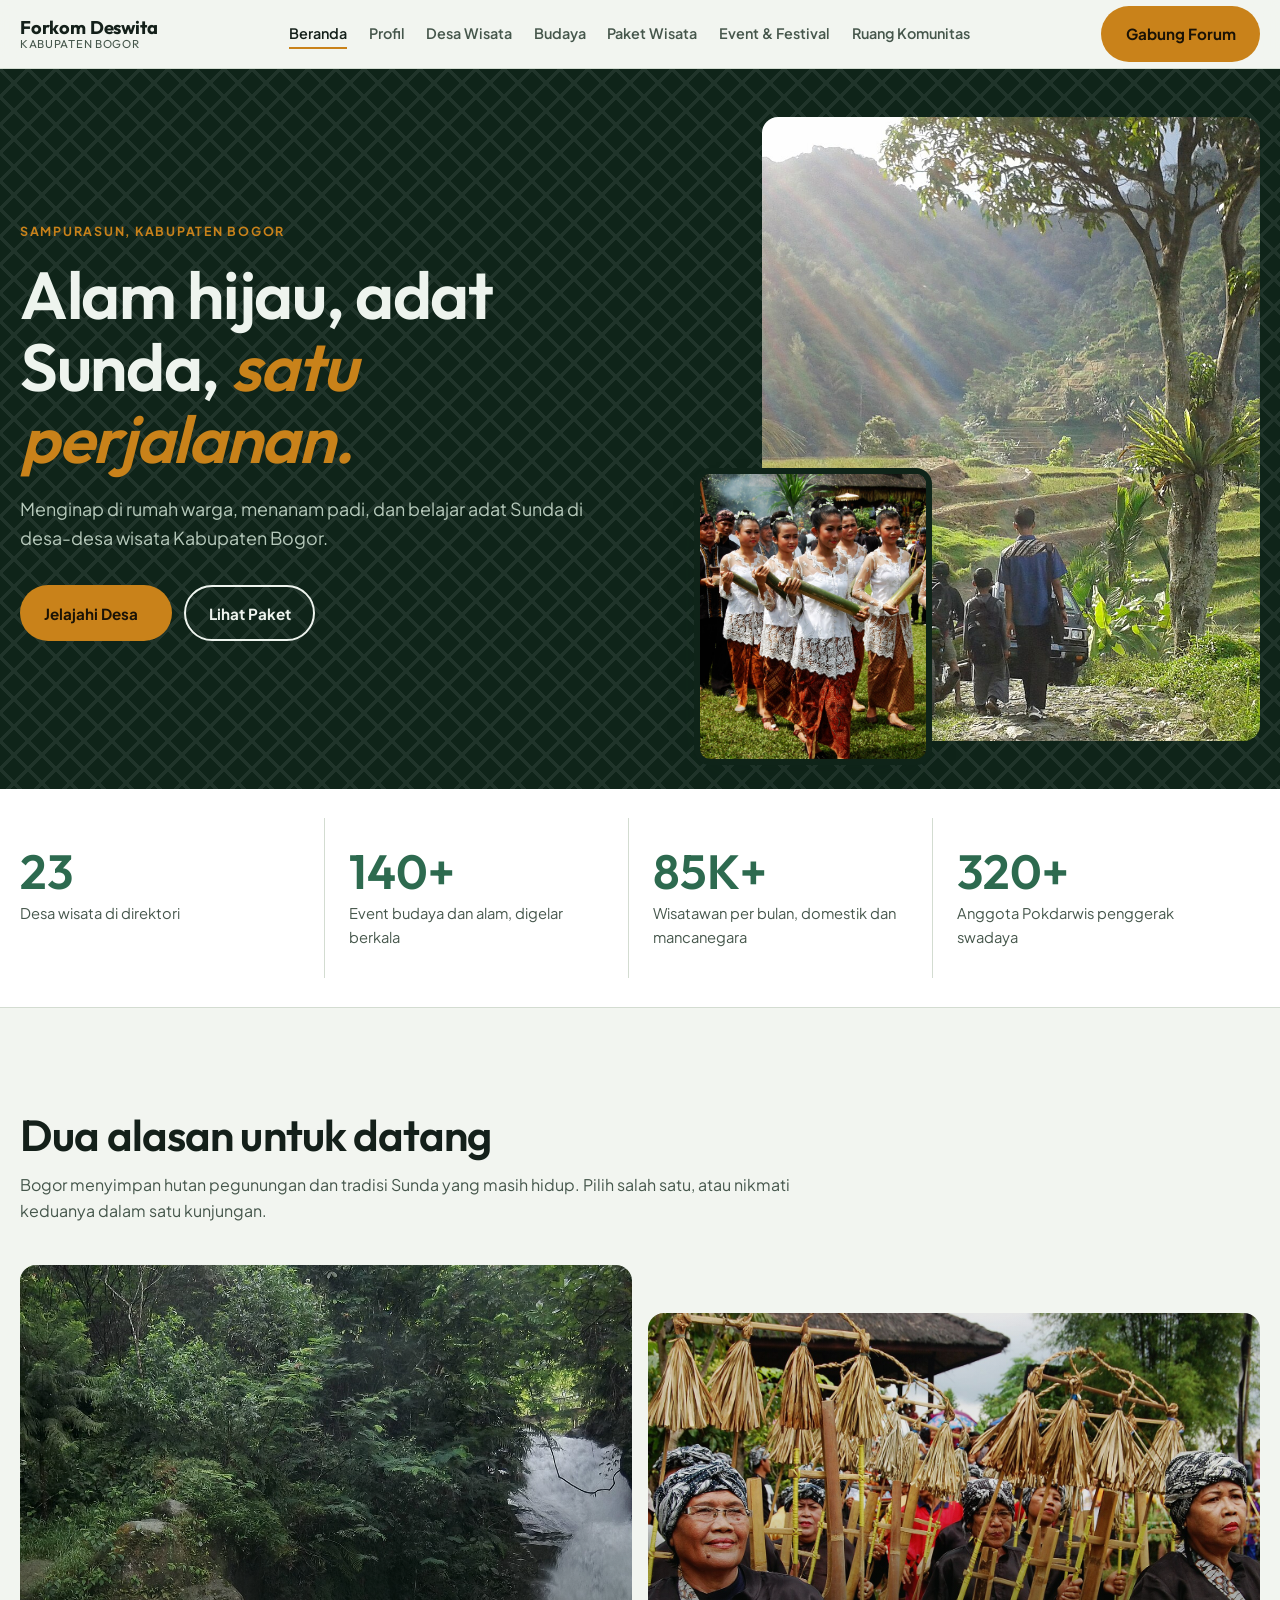
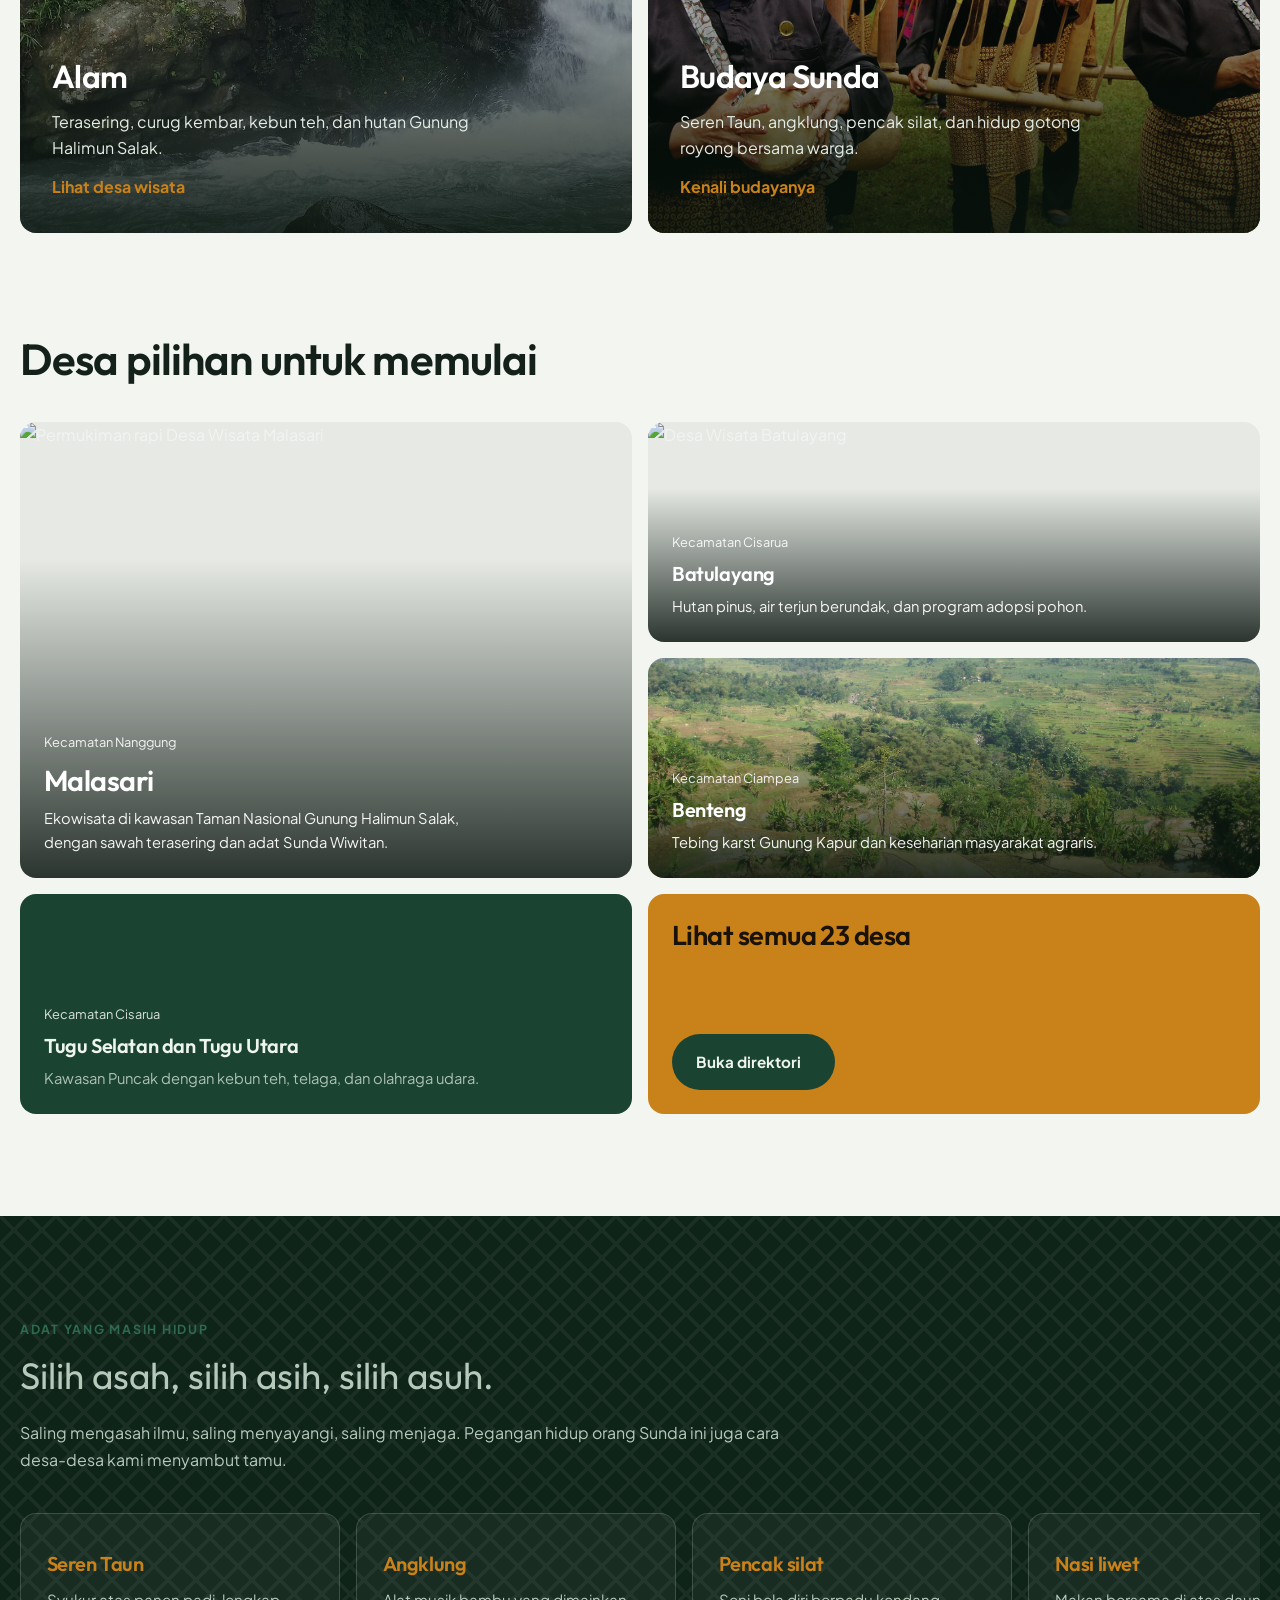
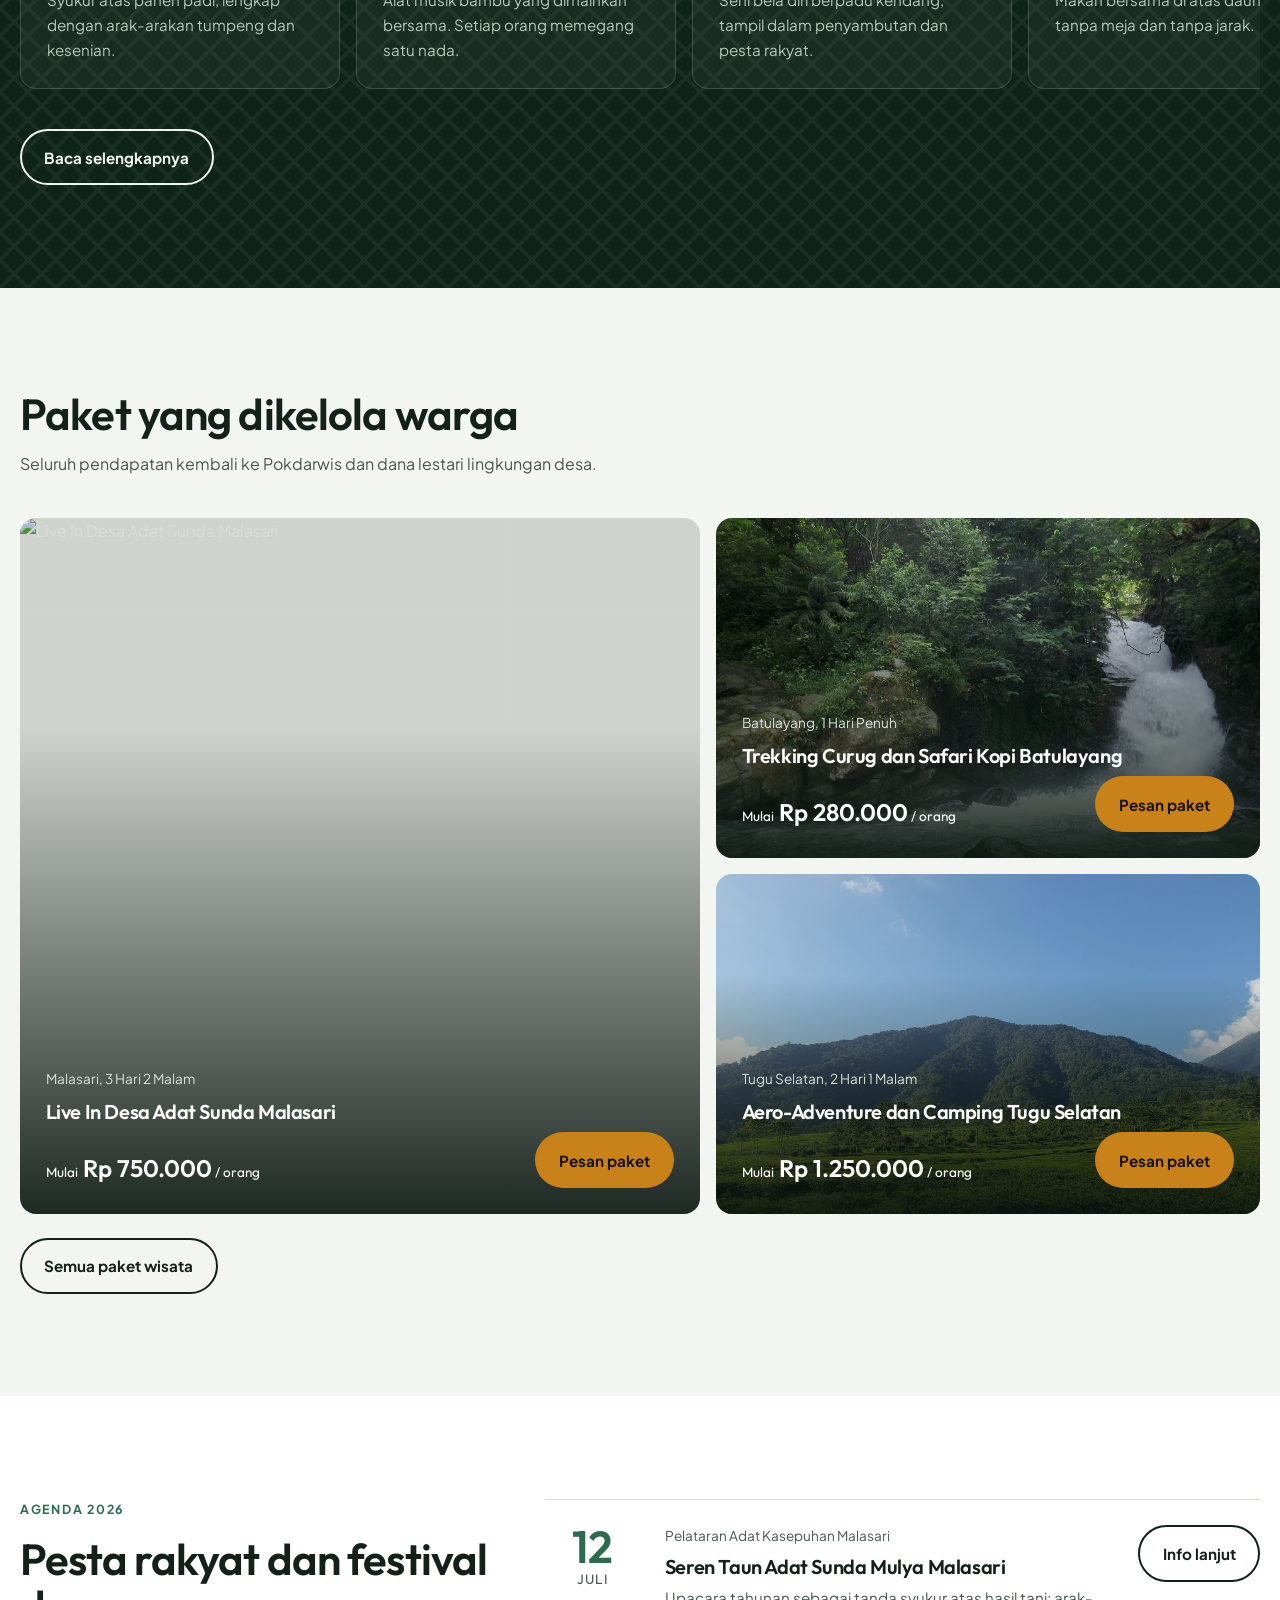
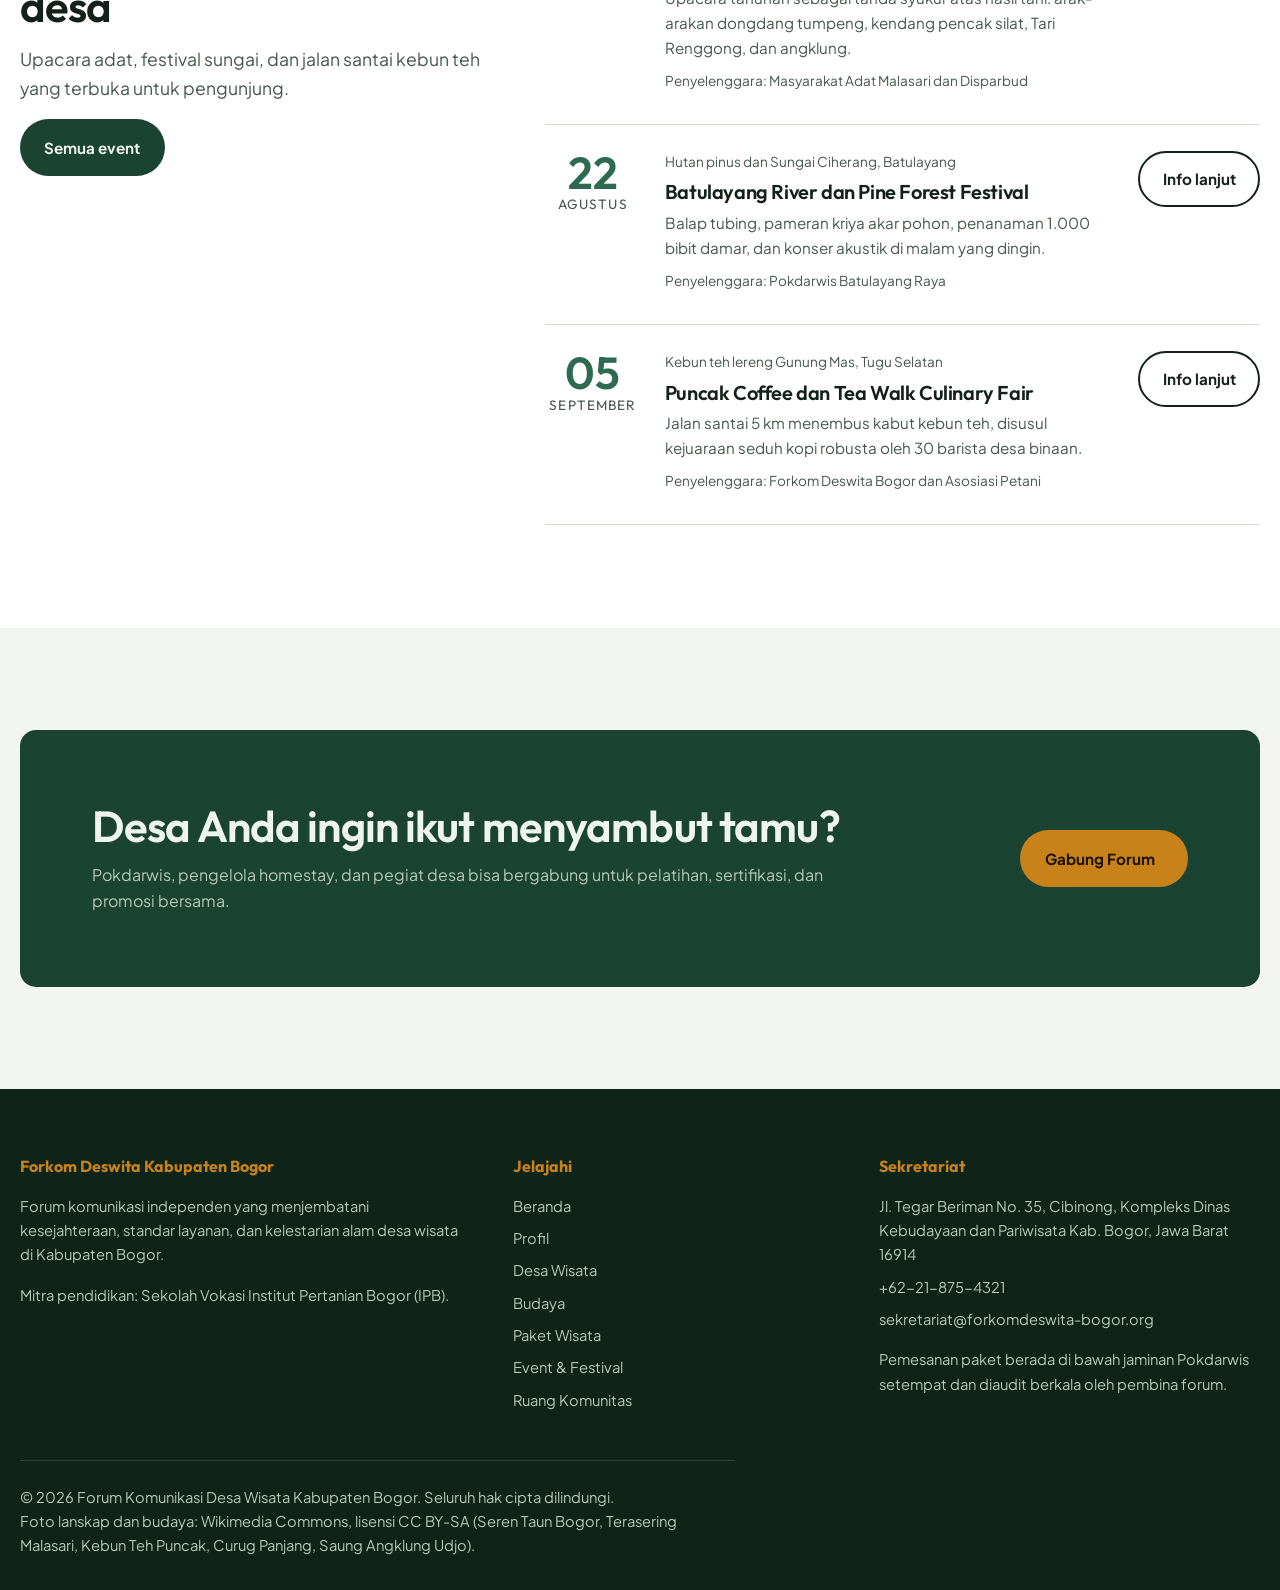
==== index.html @ e8fd50fc "first commit by @naufalinux" ====
<!doctype html>
<html lang="id">
<head>
<meta charset="utf-8">
<meta name="viewport" content="width=device-width,initial-scale=1">
<title>Forkom Deswita Bogor | Desa wisata alam dan budaya Sunda</title>
<meta name="description" content="Jelajahi desa wisata Kabupaten Bogor: alam pegunungan, sawah terasering, dan budaya Sunda yang masih hidup.">
<meta name="color-scheme" content="light dark">
<link rel="preconnect" href="https://fonts.googleapis.com">
<link rel="preconnect" href="https://fonts.gstatic.com" crossorigin>
<link rel="stylesheet" href="https://fonts.googleapis.com/css2?family=Outfit:wght@400;500;600;700&family=Plus+Jakarta+Sans:wght@400;500;600;700&display=swap">
<link rel="stylesheet" href="https://unpkg.com/@phosphor-icons/web@2.1.1/src/regular/style.css">
<link rel="stylesheet" href="assets/style.css">
</head>
<body>
<header class="site-header">
 <div class="wrap nav">
  <a class="brand" href="index.html"><b>Forkom Deswita</b><span>Kabupaten Bogor</span></a>
  <input type="checkbox" id="nav-toggle" class="nav-toggle" aria-label="Buka menu">
  <label for="nav-toggle" class="nav-burger" aria-hidden="true"><i class="ph ph-list"></i></label>
  <ul class="nav-links"><li><a href="index.html" aria-current="page">Beranda</a></li><li><a href="profil.html">Profil</a></li><li><a href="desa-wisata.html">Desa Wisata</a></li><li><a href="budaya.html">Budaya</a></li><li><a href="paket-wisata.html">Paket Wisata</a></li><li><a href="event.html">Event &amp; Festival</a></li><li><a href="komunitas.html">Ruang Komunitas</a></li></ul>
  <a class="btn btn-primary nav-cta" href="https://wa.me/6282321500629?text=Halo%20Admin%20Forkom%20Deswita%2C%20saya%20ingin%20bergabung%20dengan%20forum." target="_blank" rel="noopener">Gabung Forum</a>
 </div>
</header>
<main>

<section class="hero" style="padding-block:0"><div class="weave hero-weave" style="color:#fff"></div>
 <div class="wrap hero-grid">
  <div>
   <span class="eyebrow">Sampurasun, Kabupaten Bogor</span>
   <h1>Alam hijau, adat Sunda, <em>satu perjalanan.</em></h1>
   <p>Menginap di rumah warga, menanam padi, dan belajar adat Sunda di desa-desa wisata Kabupaten Bogor.</p>
   <div class="hero-cta"><a class="btn btn-primary" href="desa-wisata.html">Jelajahi Desa <i class="ph ph-arrow-right"></i></a><a class="btn btn-ghost" href="paket-wisata.html">Lihat Paket</a></div>
  </div>
  <div class="hero-media">
   <div class="main"><img src="assets/img/terasering-malasari.jpg" alt="Sawah terasering dan perbukitan hijau di desa wisata Bogor" fetchpriority="high"></div>
   <div class="sub"><img src="assets/img/seren-taun-b.jpg" alt="Warga desa dalam suasana budaya Sunda"></div>
  </div>
 </div>
</section>

<section class="stats"><div class="wrap"><dl>
 <div><dt>23</dt><dd>Desa wisata di direktori</dd></div>
 <div><dt>140+</dt><dd>Event budaya dan alam, digelar berkala</dd></div>
 <div><dt>85K+</dt><dd>Wisatawan per bulan, domestik dan mancanegara</dd></div>
 <div><dt>320+</dt><dd>Anggota Pokdarwis penggerak swadaya</dd></div>
</dl></div></section>

<section><div class="wrap">
 <div class="sec-head reveal"><h2>Dua alasan untuk datang</h2><p>Bogor menyimpan hutan pegunungan dan tradisi Sunda yang masih hidup. Pilih salah satu, atau nikmati keduanya dalam satu kunjungan.</p></div>
 <div class="diptych">
  <a class="panel reveal" href="desa-wisata.html"><img src="assets/img/curug-panjang.jpg" alt="Curug dan hutan pinus berkabut" loading="lazy"><div><h3 style="font-size:2rem">Alam</h3><p>Terasering, curug kembar, kebun teh, dan hutan Gunung Halimun Salak.</p><span class="go">Lihat desa wisata <i class="ph ph-arrow-right"></i></span></div></a>
  <a class="panel reveal" href="budaya.html"><img src="assets/img/seren-taun-a.jpg" alt="Tradisi Sunda di desa wisata" loading="lazy"><div><h3 style="font-size:2rem">Budaya Sunda</h3><p>Seren Taun, angklung, pencak silat, dan hidup gotong royong bersama warga.</p><span class="go">Kenali budayanya <i class="ph ph-arrow-right"></i></span></div></a>
 </div>
</div></section>

<section style="padding-top:0"><div class="wrap">
 <div class="sec-head reveal"><h2>Desa pilihan untuk memulai</h2></div>
 <div class="bento">
  <a class="tile photo t1 reveal" href="desa-wisata.html#malasari"><img src="https://travelspromo.com/wp-content/uploads/2021/09/Permukiman-rapi-dan-teratur-Riza-Abdul-Aziz-GrafiKomputer.jpg" alt="Permukiman rapi Desa Wisata Malasari" loading="lazy"><small>Kecamatan Nanggung</small><h3 style="font-size:1.8rem">Malasari</h3><p>Ekowisata di kawasan Taman Nasional Gunung Halimun Salak, dengan sawah terasering dan adat Sunda Wiwitan.</p></a>
  <a class="tile photo t2 reveal" href="desa-wisata.html#batulayang"><img src="https://asset.kompas.com/crops/T68gp5U5ZS2OQIf0qtIuNNfs2Vo=/351x137:1251x737/1200x800/data/photo/2024/01/22/65ae5170c41bc.jpg" alt="Desa Wisata Batulayang" loading="lazy"><small>Kecamatan Cisarua</small><h3>Batulayang</h3><p>Hutan pinus, air terjun berundak, dan program adopsi pohon.</p></a>
  <a class="tile photo t3 reveal" href="desa-wisata.html#benteng"><img src="assets/img/terasering-bogor.jpg" alt="Sawah dan perbukitan di sekitar Desa Wisata Benteng" loading="lazy"><small>Kecamatan Ciampea</small><h3>Benteng</h3><p>Tebing karst Gunung Kapur dan keseharian masyarakat agraris.</p></a>
  <a class="tile t4 reveal" href="desa-wisata.html"><small>Kecamatan Cisarua</small><h3>Tugu Selatan dan Tugu Utara</h3><p>Kawasan Puncak dengan kebun teh, telaga, dan olahraga udara.</p></a>
  <a class="tile t5 reveal" href="desa-wisata.html"><h3>Lihat semua 23 desa</h3><span class="btn btn-dark" style="align-self:flex-start">Buka direktori <i class="ph ph-arrow-right"></i></span></a>
 </div>
</div></section>

<section class="band"><div class="weave"></div><div class="wrap">
 <div class="sec-head reveal"><span class="eyebrow">Adat yang masih hidup</span><p class="quote">Silih asah, silih asih, silih asuh.</p><p>Saling mengasah ilmu, saling menyayangi, saling menjaga. Pegangan hidup orang Sunda ini juga cara desa-desa kami menyambut tamu.</p></div>
 <div class="rail">
  <article><i class="ph ph-grains" style="font-size:1.8rem;color:var(--accent)"></i><h3>Seren Taun</h3><p>Syukur atas panen padi, lengkap dengan arak-arakan tumpeng dan kesenian.</p></article>
  <article><i class="ph ph-music-notes" style="font-size:1.8rem;color:var(--accent)"></i><h3>Angklung</h3><p>Alat musik bambu yang dimainkan bersama. Setiap orang memegang satu nada.</p></article>
  <article><i class="ph ph-hand-fist" style="font-size:1.8rem;color:var(--accent)"></i><h3>Pencak silat</h3><p>Seni bela diri berpadu kendang, tampil dalam penyambutan dan pesta rakyat.</p></article>
  <article><i class="ph ph-bowl-food" style="font-size:1.8rem;color:var(--accent)"></i><h3>Nasi liwet</h3><p>Makan bersama di atas daun pisang, tanpa meja dan tanpa jarak.</p></article>
  <article><i class="ph ph-basket" style="font-size:1.8rem;color:var(--accent)"></i><h3>Anyaman bambu</h3><p>Kriya warga yang bisa dipelajari langsung dalam workshop desa.</p></article>
 </div>
 <p style="margin-top:1.5rem"><a class="btn btn-ghost" href="budaya.html">Baca selengkapnya</a></p>
</div></section>

<section><div class="wrap">
 <div class="sec-head reveal"><h2>Paket yang dikelola warga</h2><p>Seluruh pendapatan kembali ke Pokdarwis dan dana lestari lingkungan desa.</p></div>
 <div class="pkg-grid">
  <article class="pkg reveal"><img src="https://travelspromo.com/wp-content/uploads/2021/09/Permukiman-rapi-dan-teratur-Riza-Abdul-Aziz-GrafiKomputer.jpg" alt="Live In Desa Adat Sunda Malasari" loading="lazy"><div>
 <span class="meta">Malasari, 3 Hari 2 Malam</span><h3>Live In Desa Adat Sunda Malasari</h3>
 <div class="row"><span class="price"><small>Mulai</small> Rp 750.000<small> / orang</small></span>
 <a class="btn btn-primary" href="https://wa.me/6282321500629?text=Halo%20Admin%20Forkom%20Deswita%2C%20saya%20tertarik%20pesan%20Live%20In%20Desa%20Adat%20Sunda%20Malasari%20di%20Kabupaten%20Bogor.%20Mohon%20informasi%20selanjutnya." target="_blank" rel="noopener">Pesan paket</a></div></div></article><article class="pkg reveal"><img src="assets/img/curug-panjang.jpg" alt="Trekking Curug dan Safari Kopi Batulayang" loading="lazy"><div>
 <span class="meta">Batulayang, 1 Hari Penuh</span><h3>Trekking Curug dan Safari Kopi Batulayang</h3>
 <div class="row"><span class="price"><small>Mulai</small> Rp 280.000<small> / orang</small></span>
 <a class="btn btn-primary" href="https://wa.me/6282321500629?text=Halo%20Admin%20Forkom%20Deswita%2C%20saya%20tertarik%20pesan%20Trekking%20Curug%20dan%20Safari%20Kopi%20Batulayang%20di%20Kabupaten%20Bogor.%20Mohon%20informasi%20selanjutnya." target="_blank" rel="noopener">Pesan paket</a></div></div></article><article class="pkg reveal"><img src="assets/img/kebun-teh-puncak.jpg" alt="Aero-Adventure dan Camping Tugu Selatan" loading="lazy"><div>
 <span class="meta">Tugu Selatan, 2 Hari 1 Malam</span><h3>Aero-Adventure dan Camping Tugu Selatan</h3>
 <div class="row"><span class="price"><small>Mulai</small> Rp 1.250.000<small> / orang</small></span>
 <a class="btn btn-primary" href="https://wa.me/6282321500629?text=Halo%20Admin%20Forkom%20Deswita%2C%20saya%20tertarik%20pesan%20Aero-Adventure%20dan%20Camping%20Tugu%20Selatan%20di%20Kabupaten%20Bogor.%20Mohon%20informasi%20selanjutnya." target="_blank" rel="noopener">Pesan paket</a></div></div></article>
 </div>
 <p style="margin-top:1.5rem"><a class="btn btn-line" href="paket-wisata.html">Semua paket wisata</a></p>
</div></section>

<section style="background:var(--surface)"><div class="wrap split">
 <aside class="reveal"><span class="eyebrow">Agenda 2026</span><h2>Pesta rakyat dan festival desa</h2><p class="lead">Upacara adat, festival sungai, dan jalan santai kebun teh yang terbuka untuk pengunjung.</p><a class="btn btn-dark" href="event.html" style="justify-self:start">Semua event</a></aside>
 <div class="ev-list"><article class="ev reveal" data-cat="budaya"><div class="date"><b>12</b><span>Juli</span></div>
 <div><p class="where"><i class="ph ph-map-pin"></i> Pelataran Adat Kasepuhan Malasari</p><h3>Seren Taun Adat Sunda Mulya Malasari</h3><p>Upacara tahunan sebagai tanda syukur atas hasil tani: arak-arakan dongdang tumpeng, kendang pencak silat, Tari Renggong, dan angklung.</p><p class="where" style="margin-top:.6rem">Penyelenggara: Masyarakat Adat Malasari dan Disparbud</p></div>
 <a class="btn btn-line" href="https://wa.me/6282321500629?text=Halo%20Admin%20Forkom%20Deswita%2C%20saya%20ingin%20info%20lanjut%20tentang%20Seren%20Taun%20Adat%20Sunda%20Mulya%20Malasari." target="_blank" rel="noopener">Info lanjut</a></article><article class="ev reveal" data-cat="alam"><div class="date"><b>22</b><span>Agustus</span></div>
 <div><p class="where"><i class="ph ph-map-pin"></i> Hutan pinus dan Sungai Ciherang, Batulayang</p><h3>Batulayang River dan Pine Forest Festival</h3><p>Balap tubing, pameran kriya akar pohon, penanaman 1.000 bibit damar, dan konser akustik di malam yang dingin.</p><p class="where" style="margin-top:.6rem">Penyelenggara: Pokdarwis Batulayang Raya</p></div>
 <a class="btn btn-line" href="https://wa.me/6282321500629?text=Halo%20Admin%20Forkom%20Deswita%2C%20saya%20ingin%20info%20lanjut%20tentang%20Batulayang%20River%20dan%20Pine%20Forest%20Festival." target="_blank" rel="noopener">Info lanjut</a></article><article class="ev reveal" data-cat="kuliner"><div class="date"><b>05</b><span>September</span></div>
 <div><p class="where"><i class="ph ph-map-pin"></i> Kebun teh lereng Gunung Mas, Tugu Selatan</p><h3>Puncak Coffee dan Tea Walk Culinary Fair</h3><p>Jalan santai 5 km menembus kabut kebun teh, disusul kejuaraan seduh kopi robusta oleh 30 barista desa binaan.</p><p class="where" style="margin-top:.6rem">Penyelenggara: Forkom Deswita Bogor dan Asosiasi Petani</p></div>
 <a class="btn btn-line" href="https://wa.me/6282321500629?text=Halo%20Admin%20Forkom%20Deswita%2C%20saya%20ingin%20info%20lanjut%20tentang%20Puncak%20Coffee%20dan%20Tea%20Walk%20Culinary%20Fair." target="_blank" rel="noopener">Info lanjut</a></article></div>
</div></section>
<section><div class="wrap"><div class="cta reveal">
 <div><h2>Desa Anda ingin ikut menyambut tamu?</h2><p>Pokdarwis, pengelola homestay, dan pegiat desa bisa bergabung untuk pelatihan, sertifikasi, dan promosi bersama.</p></div>
 <a class="btn btn-primary" href="https://wa.me/6282321500629?text=Halo%20Admin%20Forkom%20Deswita%2C%20saya%20ingin%20bergabung%20dengan%20forum." target="_blank" rel="noopener">Gabung Forum <i class="ph ph-arrow-up-right"></i></a>
</div></div></section>

</main>
<footer class="site-footer">
 <div class="wrap">
  <div class="foot-grid">
   <div>
    <h4>Forkom Deswita Kabupaten Bogor</h4>
    <p>Forum komunikasi independen yang menjembatani kesejahteraan, standar layanan, dan kelestarian alam desa wisata di Kabupaten Bogor.</p>
    <p style="margin-top:1rem">Mitra pendidikan: Sekolah Vokasi Institut Pertanian Bogor (IPB).</p>
   </div>
   <div>
    <h4>Jelajahi</h4>
    <ul><li><a href="index.html">Beranda</a></li><li><a href="profil.html">Profil</a></li><li><a href="desa-wisata.html">Desa Wisata</a></li><li><a href="budaya.html">Budaya</a></li><li><a href="paket-wisata.html">Paket Wisata</a></li><li><a href="event.html">Event &amp; Festival</a></li><li><a href="komunitas.html">Ruang Komunitas</a></li></ul>
   </div>
   <div>
    <h4>Sekretariat</h4>
    <ul>
     <li>Jl. Tegar Beriman No. 35, Cibinong, Kompleks Dinas Kebudayaan dan Pariwisata Kab. Bogor, Jawa Barat 16914</li>
     <li><a href="tel:+62218754321">+62-21-875-4321</a></li>
     <li><a href="mailto:sekretariat@forkomdeswita-bogor.org">sekretariat@forkomdeswita-bogor.org</a></li>
    </ul>
    <p style="margin-top:1rem">Pemesanan paket berada di bawah jaminan Pokdarwis setempat dan diaudit berkala oleh pembina forum.</p>
   </div>
  </div>
  <p class="foot-base">&copy; 2026 Forum Komunikasi Desa Wisata Kabupaten Bogor. Seluruh hak cipta dilindungi.<br>Foto lanskap dan budaya: Wikimedia Commons, lisensi CC BY-SA (Seren Taun Bogor, Terasering Malasari, Kebun Teh Puncak, Curug Panjang, Saung Angklung Udjo).</p>
 </div>
</footer>
<script src="assets/site.js"></script>
</body>
</html>
---- assets/style.css ----
/* Forkom Deswita Bogor. Plain CSS, no framework.
   Theme: forest green + mist neutrals, one amber accent. Follows system light/dark.
   Shape rule: buttons and chips are full pills, cards and images 16px, inputs 12px. */
:root{
  --bg:#f2f5f0; --surface:#ffffff; --surface-2:#e6ede4; --ink:#14201a; --muted:#46574c; --line:#d3dcd1;
  --forest:#1b4332; --forest-deep:#0f2419; --forest-soft:#2d6a4f; --on-forest:#eef4ee; --on-forest-muted:#b6c9bb;
  --accent:#c9821a; --accent-ink:#1a1206; --focus:#1b4332;
  --shadow:0 18px 40px -22px rgb(15 36 25 / .35);
  --r-card:16px; --r-input:12px;
  --display:"Outfit",system-ui,sans-serif; --body:"Plus Jakarta Sans",system-ui,sans-serif;
  --ease:cubic-bezier(.16,1,.3,1);
}
@media (prefers-color-scheme:dark){
  :root{--bg:#0d1912; --surface:#14261c; --surface-2:#1a3125; --ink:#e7efe9; --muted:#a9bdb0; --line:#25402f;
    --forest:#1d4a36; --forest-deep:#08130d; --accent:#e0a03a; --accent-ink:#1a1206; --focus:#e0a03a;
    --shadow:0 18px 40px -22px rgb(0 0 0 / .7)}
}
*{box-sizing:border-box;margin:0}
html{scroll-behavior:smooth;scroll-padding-top:84px}
body{font-family:var(--body);background:var(--bg);color:var(--ink);line-height:1.65;font-size:1rem;-webkit-font-smoothing:antialiased}
img{display:block;max-width:100%}
a{color:inherit}
:focus-visible{outline:3px solid var(--focus);outline-offset:3px;border-radius:6px}
.wrap{width:min(1240px,100% - 2rem);margin-inline:auto}
h1,h2,h3{font-family:var(--display);line-height:1.08;letter-spacing:-.02em;font-weight:600}
h1{font-size:clamp(2.4rem,5.2vw,4.4rem)}
h2{font-size:clamp(1.8rem,3.4vw,2.8rem)}
h3{font-size:1.25rem;line-height:1.25}
p{max-width:65ch}
.eyebrow{font-size:.78rem;letter-spacing:.14em;text-transform:uppercase;font-weight:700;color:var(--forest-soft)}
@media (prefers-color-scheme:dark){.eyebrow{color:var(--accent)}}
.on-dark .eyebrow,.hero .eyebrow{color:var(--accent)}
.lead{font-size:1.1rem;color:var(--muted)}

/* buttons */
.btn{display:inline-flex;align-items:center;gap:.55rem;white-space:nowrap;padding:.85rem 1.4rem;border-radius:999px;font-weight:700;text-decoration:none;border:2px solid transparent;transition:transform .25s var(--ease),background .25s,color .25s,border-color .25s;font-size:.95rem;cursor:pointer;font-family:inherit}
.btn:active{transform:scale(.97)}
.btn-primary{background:var(--accent);color:var(--accent-ink)}
.btn-primary:hover{transform:translateY(-2px)}
.btn-ghost{border-color:currentColor;background:transparent}
.btn-ghost:hover{background:rgb(255 255 255 / .12)}
.btn-dark{background:var(--forest);color:var(--on-forest)}
.btn-dark:hover{transform:translateY(-2px)}
.btn-line{border-color:var(--ink);color:var(--ink)}
.btn-line:hover{background:var(--ink);color:var(--bg)}
.chip{display:inline-flex;align-items:center;padding:.4rem .95rem;border-radius:999px;background:var(--surface-2);font-size:.85rem;font-weight:600;color:var(--ink);border:1px solid var(--line)}
button.chip{cursor:pointer;font-family:inherit;transition:background .2s,color .2s}
button.chip[aria-pressed="true"]{background:var(--forest);color:var(--on-forest);border-color:var(--forest)}

/* header */
.site-header{position:sticky;top:0;z-index:40;background:color-mix(in srgb,var(--bg) 88%,transparent);backdrop-filter:blur(14px);-webkit-backdrop-filter:blur(14px);border-bottom:1px solid var(--line)}
.nav{display:flex;align-items:center;justify-content:space-between;height:68px;gap:1rem}
.brand{display:flex;flex-direction:column;text-decoration:none;font-family:var(--display);line-height:1.1}
.brand b{font-size:1.15rem;font-weight:700;letter-spacing:-.01em}
.brand span{font-size:.72rem;color:var(--muted);letter-spacing:.06em;text-transform:uppercase}
.nav-links{display:flex;gap:1.35rem;list-style:none;padding:0;font-size:.9rem;font-weight:600}
.nav-links a{text-decoration:none;color:var(--muted);padding:.3rem 0;border-bottom:2px solid transparent;transition:color .2s,border-color .2s;white-space:nowrap}
.nav-links a:hover,.nav-links a[aria-current="page"]{color:var(--ink);border-color:var(--accent)}
.nav-toggle,.nav-burger{display:none}
@media (max-width:1180px){
  .nav-burger{display:inline-flex;width:44px;height:44px;align-items:center;justify-content:center;border-radius:999px;border:1px solid var(--line);cursor:pointer;font-size:1.3rem;order:3}
  .nav-cta{display:none}
  .nav-links{position:absolute;inset:68px 0 auto 0;flex-direction:column;gap:0;background:var(--bg);border-bottom:1px solid var(--line);padding:.5rem 1rem 1rem;display:none}
  .nav-links a{display:block;padding:.85rem 0;border-bottom:1px solid var(--line)}
  .nav-toggle:checked ~ .nav-links{display:flex}
  .nav{position:relative}
}

/* hero */
.hero{background:var(--forest-deep);color:var(--on-forest);position:relative;overflow:hidden}
.hero-grid{display:grid;grid-template-columns:1.05fr .95fr;gap:3rem;align-items:center;min-height:min(720px,calc(100dvh - 68px));padding-block:3rem}
.hero h1{margin-block:1rem 1.2rem}
.hero h1 em{font-style:italic;color:var(--accent);padding-bottom:.08em}
.hero p{color:var(--on-forest-muted);font-size:1.12rem;max-width:46ch}
.hero-cta{display:flex;gap:.8rem;flex-wrap:wrap;margin-top:2rem}
.hero-media{position:relative;height:100%;min-height:440px}
.hero-media .main{position:absolute;inset:0 0 0 12%;border-radius:var(--r-card);overflow:hidden}
.hero-media .main img,.hero-media .sub img{width:100%;height:100%;object-fit:cover}
.hero-media .sub{position:absolute;left:0;bottom:-1.5rem;width:42%;aspect-ratio:4/5;border-radius:var(--r-card);overflow:hidden;border:6px solid var(--forest-deep);box-shadow:var(--shadow)}
.hero-weave{position:absolute;inset:0;opacity:.07;pointer-events:none}
@media (max-width:860px){
  .hero-grid{grid-template-columns:1fr;min-height:0;gap:2rem}
  .hero-media{min-height:340px}
  .hero-media .main{inset:0 0 0 0}
  .hero-media .sub{display:none}
}

/* anyaman (bamboo weave) pattern, CSS only */
.weave{background-image:
  linear-gradient(45deg,transparent 46%,currentColor 46% 54%,transparent 54%),
  linear-gradient(-45deg,transparent 46%,currentColor 46% 54%,transparent 54%);
  background-size:28px 28px}

/* sections */
section{padding-block:clamp(3.5rem,8vw,6.5rem)}
.sec-head{display:grid;gap:.9rem;margin-bottom:2.5rem}
.sec-head p{color:var(--muted)}

/* stats */
.stats{padding-block:0;background:var(--surface);border-bottom:1px solid var(--line)}
.stats dl{display:grid;grid-template-columns:repeat(4,1fr)}
.stats div{padding:1.8rem 1.5rem;border-left:1px solid var(--line)}
.stats div:first-child{border-left:0;padding-left:0}
.stats dt{font-family:var(--display);font-size:clamp(2rem,4vw,3rem);font-weight:600;line-height:1;color:var(--forest-soft)}
@media (prefers-color-scheme:dark){.stats dt{color:var(--accent)}}
.stats dd{color:var(--muted);font-size:.92rem;margin-top:.4rem}
@media (max-width:760px){.stats dl{grid-template-columns:1fr 1fr}.stats div:nth-child(3){border-left:0;padding-left:0}.stats div{border-top:1px solid var(--line)}.stats div:nth-child(-n+2){border-top:0}}

/* diptych: nature | culture */
.diptych{display:grid;grid-template-columns:1fr 1fr;gap:1rem}
.panel{position:relative;min-height:520px;border-radius:var(--r-card);overflow:hidden;color:#fff;display:flex;align-items:flex-end;text-decoration:none;isolation:isolate}
.panel img{position:absolute;inset:0;width:100%;height:100%;object-fit:cover;z-index:-2;transition:transform .9s var(--ease)}
.panel::after{content:"";position:absolute;inset:0;z-index:-1;background:linear-gradient(to top,rgb(8 19 13 / .88),rgb(8 19 13 / .1) 65%)}
.panel:hover img{transform:scale(1.05)}
.panel div{padding:2rem;display:grid;gap:.8rem}
.panel p{color:#e4ede6;max-width:38ch}
.panel .go{display:inline-flex;gap:.5rem;align-items:center;font-weight:700;color:var(--accent)}
.diptych .panel:nth-child(2){margin-top:3rem}
@media (max-width:760px){.diptych{grid-template-columns:1fr}.panel{min-height:400px}.diptych .panel:nth-child(2){margin-top:0}}

/* bento */
.bento{display:grid;grid-template-columns:repeat(6,1fr);grid-auto-rows:minmax(190px,auto);gap:1rem}
.tile{position:relative;border-radius:var(--r-card);overflow:hidden;padding:1.5rem;display:flex;flex-direction:column;justify-content:flex-end;gap:.5rem;text-decoration:none;isolation:isolate;min-height:220px}
.tile img{position:absolute;inset:0;width:100%;height:100%;object-fit:cover;z-index:-2;transition:transform .9s var(--ease)}
.tile.photo{color:#fff}
.tile.photo::after{content:"";position:absolute;inset:0;z-index:-1;background:linear-gradient(to top,rgb(8 19 13 / .85),rgb(8 19 13 / .05) 70%)}
.tile.photo:hover img{transform:scale(1.05)}
.tile small{font-size:.8rem;opacity:.9}
.tile p{font-size:.92rem;max-width:42ch;opacity:.95}
.t1{grid-column:span 3;grid-row:span 2}
.t2{grid-column:span 3}
.t3{grid-column:span 3}
.t4{grid-column:span 3;background:var(--forest);color:var(--on-forest)}
.t5{grid-column:span 3;background:var(--accent);color:var(--accent-ink);justify-content:space-between}
.t4 p{color:var(--on-forest-muted)}
.t5 h3{font-size:1.7rem}
@media (max-width:760px){.bento>*{grid-column:1/-1!important;grid-row:auto!important}}
@media (min-width:761px){.t4,.t5{grid-column:span 3}}

/* culture band */
.band{background:var(--forest-deep);color:var(--on-forest);position:relative;overflow:hidden}
.band .weave{position:absolute;inset:0;opacity:.05;pointer-events:none;color:#fff}
.band .wrap{position:relative}
.band .sec-head p{color:var(--on-forest-muted)}
.quote{font-family:var(--display);font-size:clamp(1.5rem,3vw,2.3rem);line-height:1.2;max-width:24ch;margin-bottom:.5rem}
.rail{display:flex;gap:1rem;overflow-x:auto;scroll-snap-type:x mandatory;padding-bottom:1rem;scrollbar-width:thin}
.rail article{flex:0 0 min(320px,82%);scroll-snap-align:start;border:1px solid rgb(255 255 255 / .16);border-radius:var(--r-card);padding:1.6rem;display:grid;gap:.7rem;align-content:start;background:rgb(255 255 255 / .04)}
.rail article h3{color:var(--accent)}
.rail article p{color:var(--on-forest-muted);font-size:.95rem}

/* packages */
.pkg-grid{display:grid;grid-template-columns:1.25fr 1fr;gap:1rem}
.pkg{position:relative;border-radius:var(--r-card);overflow:hidden;min-height:340px;color:#fff;display:flex;align-items:flex-end;isolation:isolate}
.pkg img{position:absolute;inset:0;width:100%;height:100%;object-fit:cover;z-index:-2}
.pkg::after{content:"";position:absolute;inset:0;z-index:-1;background:linear-gradient(to top,rgb(8 19 13 / .9),rgb(8 19 13 / .15) 70%)}
.pkg>div{padding:1.6rem;display:grid;gap:.5rem;width:100%}
.pkg .meta{font-size:.85rem;color:#d7e3da}
.pkg .price{font-family:var(--display);font-size:1.5rem;font-weight:600}
.pkg .price small{font-size:.85rem;font-weight:400}
.pkg .row{display:flex;justify-content:space-between;align-items:end;gap:1rem;flex-wrap:wrap}
.pkg-grid .pkg:nth-child(1){grid-row:span 2;min-height:500px}
@media (max-width:860px){.pkg-grid{grid-template-columns:1fr}.pkg-grid .pkg:nth-child(1){grid-row:auto;min-height:380px}}

/* events list */
.split{display:grid;grid-template-columns:.8fr 1.2fr;gap:3rem}
.split aside{position:sticky;top:96px;align-self:start;display:grid;gap:1rem}
.ev-list{display:grid;gap:0}
.ev{display:grid;grid-template-columns:96px 1fr auto;gap:1.5rem;align-items:start;padding:1.6rem 0;border-bottom:1px solid var(--line)}
.ev:first-child{border-top:1px solid var(--line)}
.ev .date{font-family:var(--display);text-align:center;line-height:1}
.ev .date b{display:block;font-size:2.8rem;font-weight:600;color:var(--forest-soft)}
.ev .date span{font-size:.85rem;color:var(--muted);text-transform:uppercase;letter-spacing:.08em}
@media (prefers-color-scheme:dark){.ev .date b{color:var(--accent)}}
.ev h3{margin-bottom:.35rem}
.ev p{color:var(--muted);font-size:.95rem}
.ev .where{font-size:.85rem;color:var(--muted);margin-bottom:.4rem}
@media (max-width:860px){.split{grid-template-columns:1fr;gap:2rem}.split aside{position:static}.ev{grid-template-columns:72px 1fr}.ev .btn{grid-column:2}}

/* cta band */
.cta{background:var(--forest);color:var(--on-forest);border-radius:var(--r-card);padding:clamp(2rem,6vw,4.5rem);display:grid;grid-template-columns:1.2fr auto;gap:2rem;align-items:center;position:relative;overflow:hidden}
.cta p{color:var(--on-forest-muted);margin-top:.8rem}
@media (max-width:760px){.cta{grid-template-columns:1fr}}

/* footer */
.site-footer{background:var(--forest-deep);color:var(--on-forest);padding-block:4rem 2rem;margin-top:0}
.foot-grid{display:grid;grid-template-columns:1.4fr 1fr 1.2fr;gap:3rem}
.site-footer h4{font-family:var(--display);font-size:1rem;margin-bottom:.9rem;color:var(--accent)}
.site-footer ul{list-style:none;padding:0;display:grid;gap:.5rem}
.site-footer p,.site-footer li,.site-footer a{color:var(--on-forest-muted);font-size:.92rem}
.site-footer a{text-decoration:none}
.site-footer a:hover{color:#fff}
.foot-base{margin-top:3rem;padding-top:1.5rem;border-top:1px solid rgb(255 255 255 / .14);font-size:.85rem;color:var(--on-forest-muted)}
@media (max-width:860px){.foot-grid{grid-template-columns:1fr;gap:2rem}}

/* inner pages */
.page-head{background:var(--forest-deep);color:var(--on-forest);padding-block:clamp(3rem,7vw,5.5rem);position:relative;overflow:hidden}
.page-head .weave{position:absolute;inset:0;opacity:.05;color:#fff;pointer-events:none}
.page-head .wrap{position:relative;display:grid;gap:1rem}
.page-head p{color:var(--on-forest-muted);font-size:1.1rem}
.page-head .eyebrow{color:var(--accent)}
.tools{display:flex;gap:1rem;flex-wrap:wrap;align-items:end;margin-bottom:2rem}
.field{display:grid;gap:.4rem}
.field label{font-size:.88rem;font-weight:700}
.field .help{font-size:.82rem;color:var(--muted)}
.field .err{font-size:.84rem;color:#a02a1c;font-weight:600;min-height:1.1em}
@media (prefers-color-scheme:dark){.field .err{color:#ff9a8a}}
input,select,textarea{font:inherit;color:var(--ink);background:var(--surface);border:1.5px solid #7d9283;border-radius:var(--r-input);padding:.75rem .9rem;min-width:0;min-height:48px}
textarea{min-height:130px;resize:vertical}
input:focus,select:focus,textarea:focus{outline:3px solid var(--focus);outline-offset:1px;border-color:var(--focus)}
.village-grid{display:grid;grid-template-columns:repeat(auto-fill,minmax(250px,1fr));gap:.8rem}
.village{background:var(--surface);border:1px solid var(--line);border-radius:var(--r-card);padding:1.1rem 1.2rem;display:grid;gap:.15rem;transition:transform .3s var(--ease),border-color .3s}
.village:hover{transform:translateY(-3px);border-color:var(--forest-soft)}
.village b{font-family:var(--display);font-size:1.1rem;font-weight:600}
.village span{font-size:.86rem;color:var(--muted)}
.empty{padding:3rem 1rem;text-align:center;color:var(--muted);border:1.5px dashed var(--line);border-radius:var(--r-card)}
.feature{display:grid;grid-template-columns:repeat(3,1fr);gap:1rem;margin-bottom:3.5rem}
.feature .tile{min-height:380px}
@media (max-width:860px){.feature{grid-template-columns:1fr}}
.tags{display:flex;gap:.4rem;flex-wrap:wrap;margin-top:.3rem}
.tags .chip{background:rgb(255 255 255 / .18);color:#fff;border-color:rgb(255 255 255 / .3);font-size:.78rem;padding:.25rem .7rem}

.pkg-detail{display:grid;gap:3rem}
.pkg-full{border:1px solid var(--line);border-radius:var(--r-card);overflow:hidden;background:var(--surface)}
.pkg-full img{width:100%;height:280px;object-fit:cover}
.pkg-full .body{display:grid;grid-template-columns:1.3fr 1fr;gap:2rem;padding:2rem}
.pkg-full ul{padding-left:1.1rem;display:grid;gap:.4rem;color:var(--muted)}
.pkg-full .side{display:grid;gap:1rem;align-content:start;border-left:1px solid var(--line);padding-left:2rem}
.pkg-full .price{font-family:var(--display);font-size:2rem;font-weight:600}
.pkg-full .price small{font-size:.9rem;font-weight:400;color:var(--muted)}
@media (max-width:760px){.pkg-full .body{grid-template-columns:1fr;padding:1.4rem}.pkg-full .side{border-left:0;padding-left:0;border-top:1px solid var(--line);padding-top:1.2rem}}

.prose{display:grid;gap:1.1rem;max-width:68ch}
.pillars{display:grid;grid-template-columns:repeat(2,1fr);gap:1px;background:var(--line);border:1px solid var(--line);border-radius:var(--r-card);overflow:hidden}
.pillars div{background:var(--surface);padding:1.8rem;display:grid;gap:.5rem;align-content:start}
.pillars div:nth-child(2),.pillars div:nth-child(3){background:var(--surface-2)}
.pillars i{font-size:1.8rem;color:var(--forest-soft)}
@media (prefers-color-scheme:dark){.pillars i{color:var(--accent)}}
@media (max-width:640px){.pillars{grid-template-columns:1fr}}
.vm{display:grid;grid-template-columns:1fr 1fr;gap:1rem}
.vm div{border-radius:var(--r-card);padding:2rem;display:grid;gap:.7rem;align-content:start}
.vm .v{background:var(--forest);color:var(--on-forest)}
.vm .m{background:var(--surface-2)}
@media (max-width:760px){.vm{grid-template-columns:1fr}}

.culture-block{display:grid;grid-template-columns:1fr 1fr;gap:3rem;align-items:center}
.culture-block img{border-radius:var(--r-card);width:100%;aspect-ratio:4/3;object-fit:cover}
.culture-block .prose h2{margin-bottom:.3rem}
@media (max-width:760px){.culture-block{grid-template-columns:1fr;gap:1.5rem}}

.webinar{display:grid;grid-template-columns:200px 1fr auto;gap:1.5rem;padding:1.6rem 0;border-bottom:1px solid var(--line);align-items:start}
.webinar:first-child{border-top:1px solid var(--line)}
.webinar img{border-radius:var(--r-card);aspect-ratio:4/3;object-fit:cover;width:100%}
.webinar .spk{font-size:.9rem;color:var(--muted);margin-block:.4rem}
.webinar p{color:var(--muted);font-size:.95rem}
.webinar .acts{display:grid;gap:.5rem;justify-items:start}
@media (max-width:860px){.webinar{grid-template-columns:1fr}.webinar img{max-width:320px}}
.comments{display:grid;gap:1rem;margin-top:1.5rem}
.comment{padding:1.1rem 1.2rem;background:var(--surface);border:1px solid var(--line);border-radius:var(--r-card)}
.comment b{font-family:var(--display)}
.comment small{color:var(--muted);display:block}
.form-card{display:grid;gap:1rem;max-width:520px}
.status{font-weight:600;color:var(--forest-soft);min-height:1.2em}
@media (prefers-color-scheme:dark){.status{color:var(--accent)}}
.two-col{display:grid;grid-template-columns:1fr 1fr;gap:3rem}
@media (max-width:860px){.two-col{grid-template-columns:1fr}}

/* motion: hero load-in and scroll reveal, disabled for reduced motion */
@media (prefers-reduced-motion:no-preference){
  .hero-grid>*{animation:rise .9s var(--ease) both}
  .hero-grid>*:nth-child(2){animation-delay:.12s}
  .js .reveal{opacity:0;transform:translateY(24px);transition:opacity .8s var(--ease),transform .8s var(--ease)}
  .js .reveal.in{opacity:1;transform:none}
  @keyframes rise{from{opacity:0;transform:translateY(28px)}to{opacity:1;transform:none}}
}
@media (prefers-reduced-motion:reduce){html{scroll-behavior:auto}.panel img,.tile img{transition:none}}
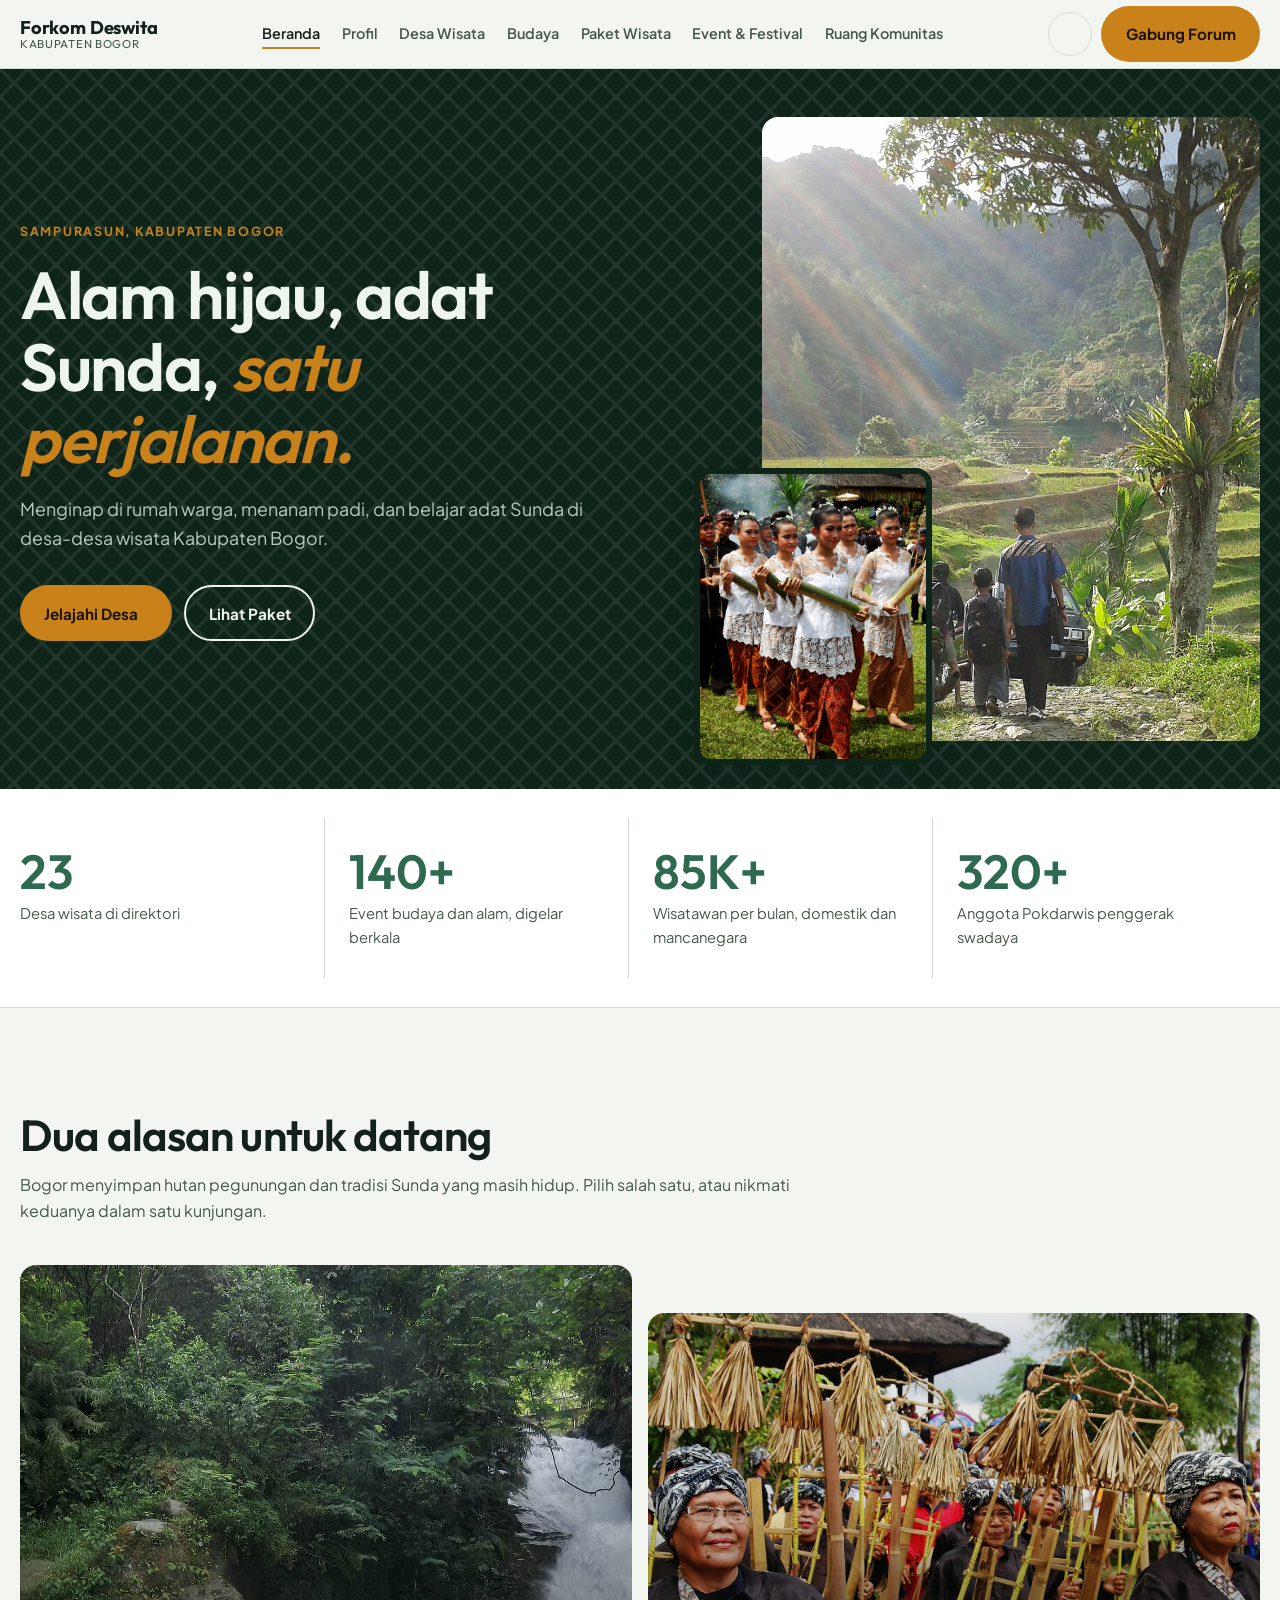
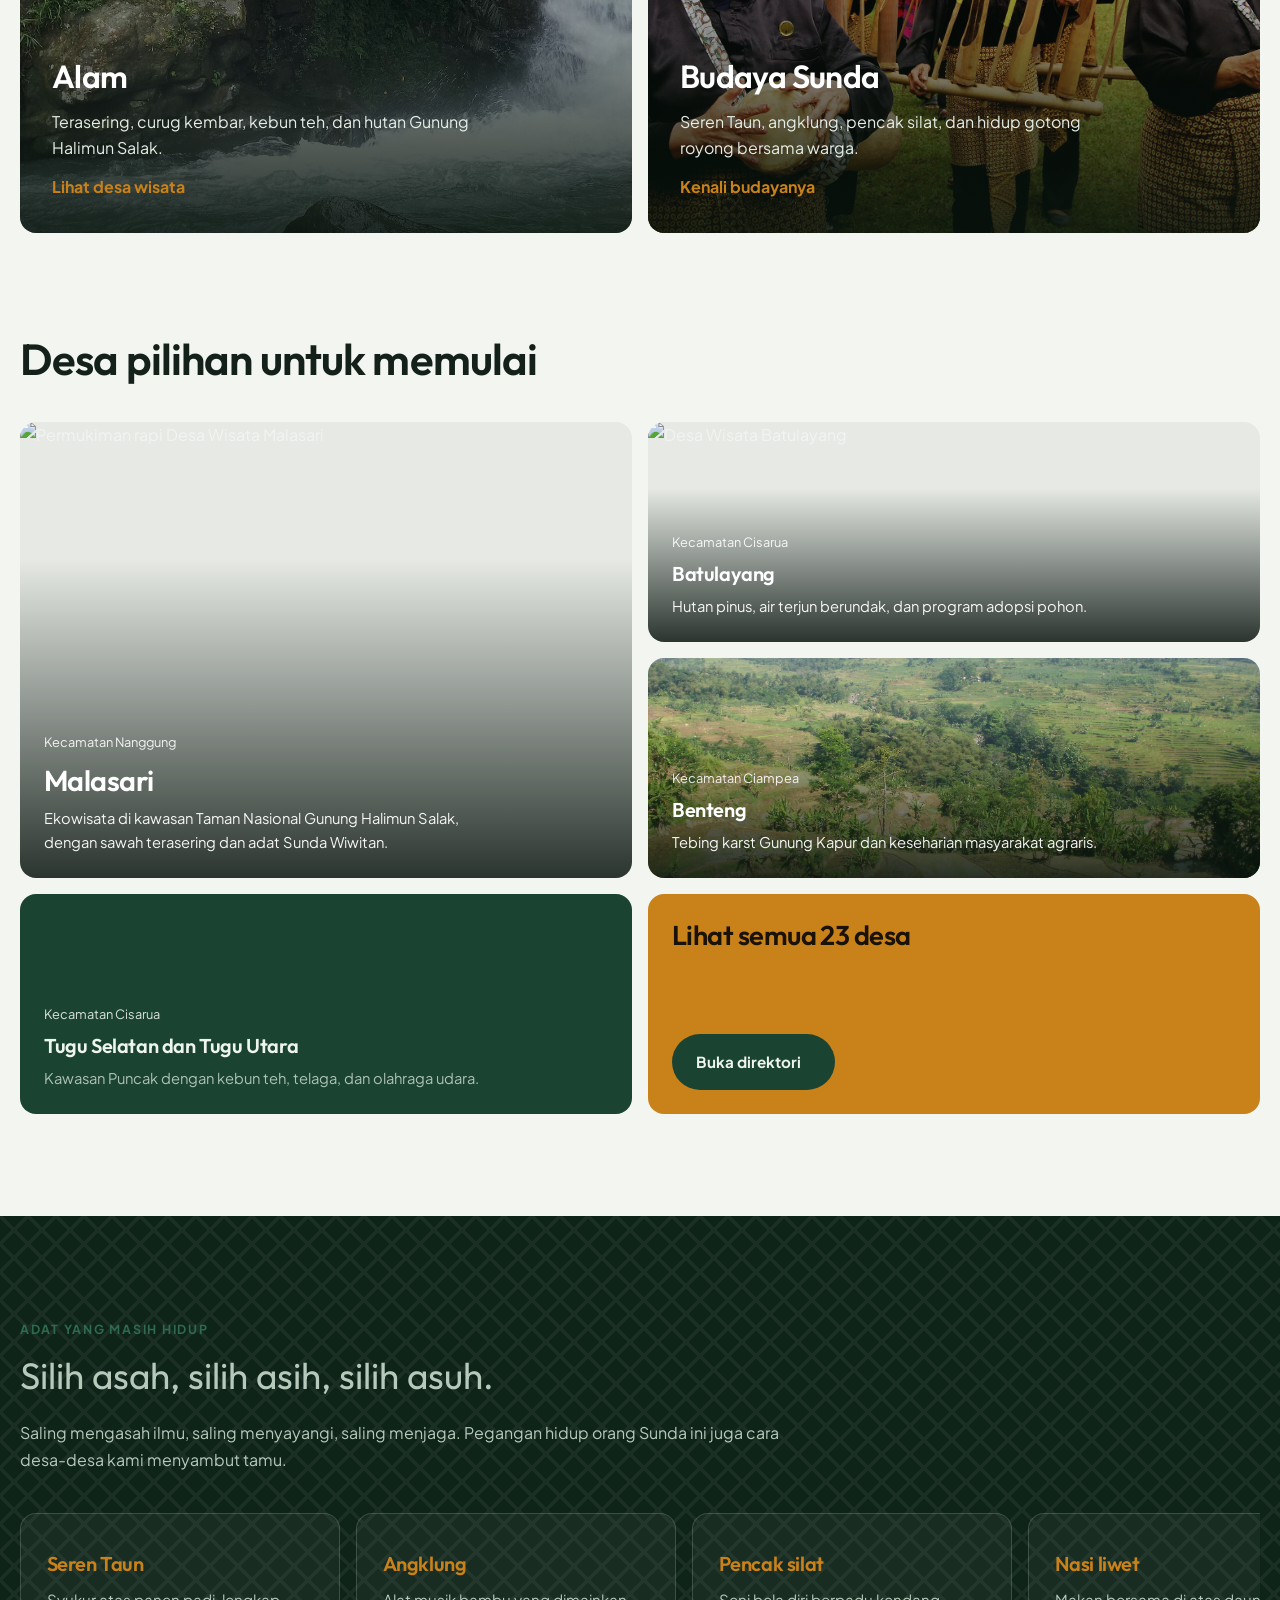
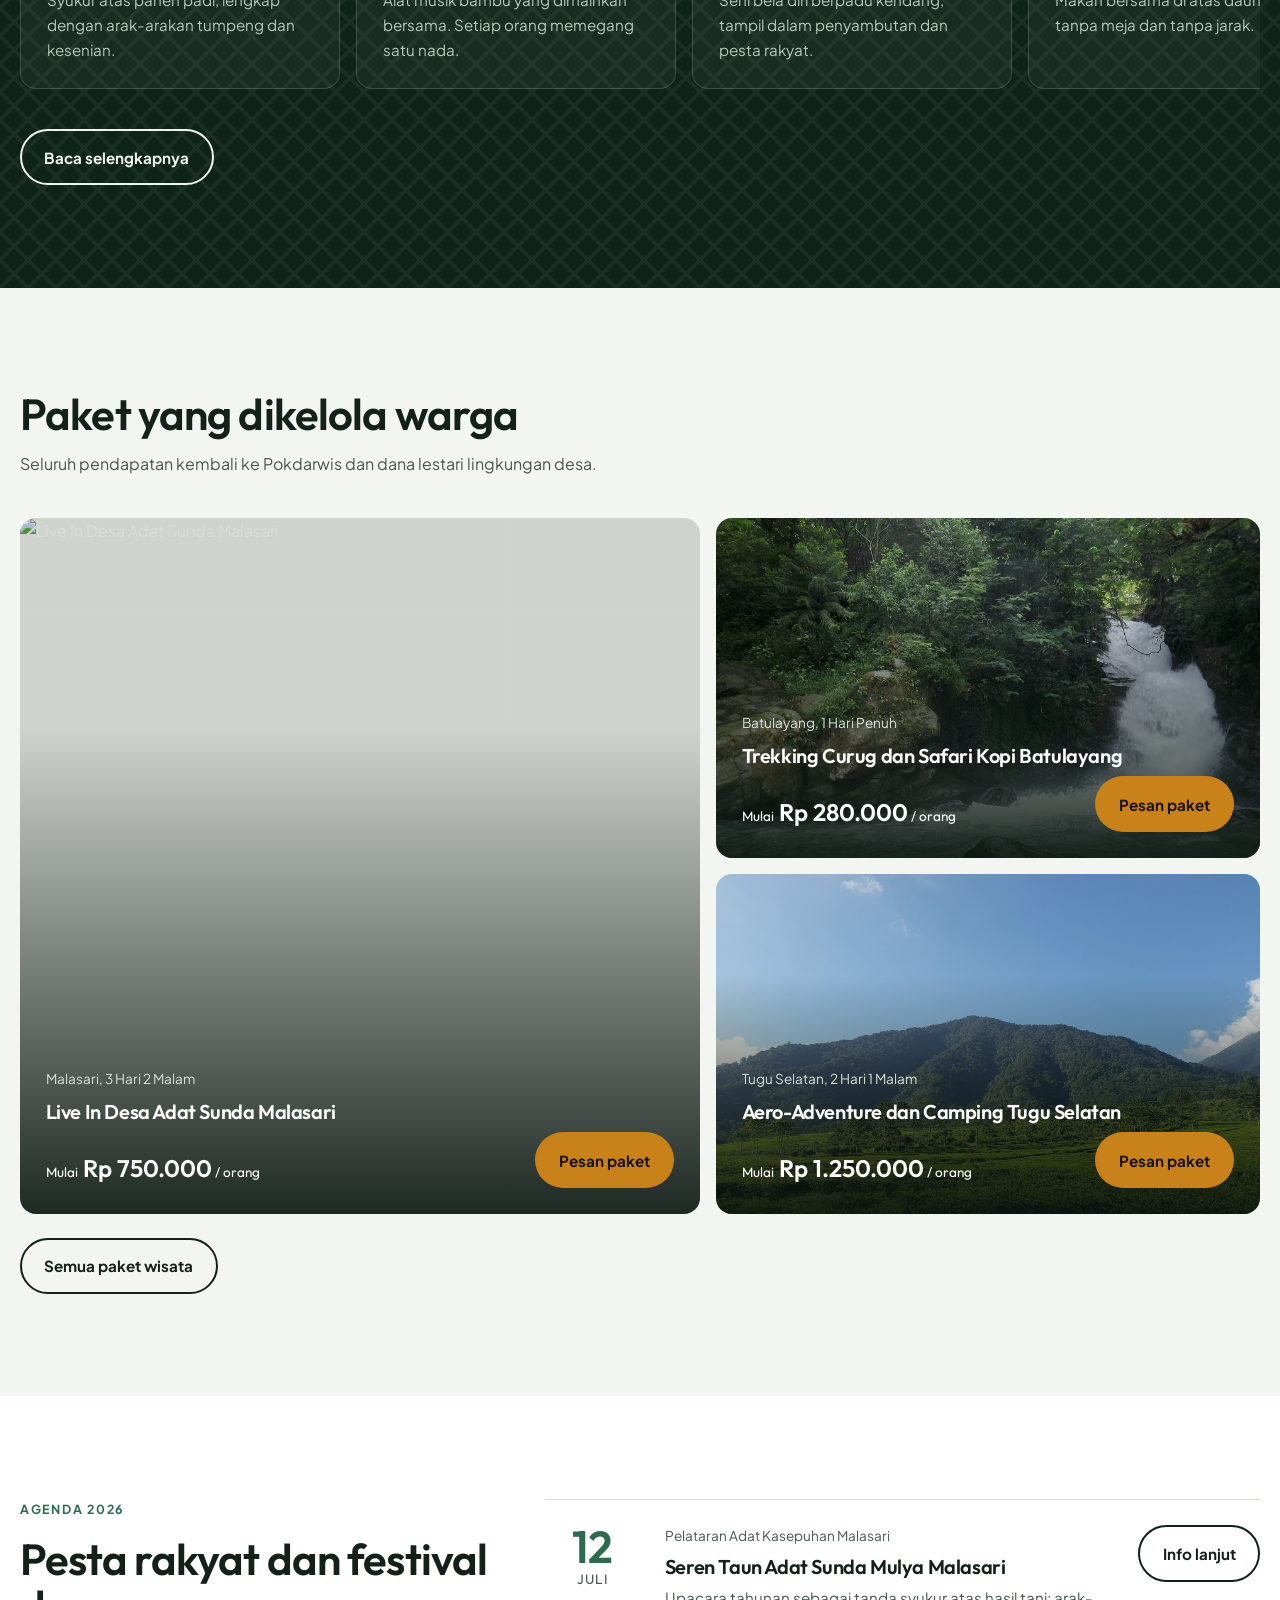
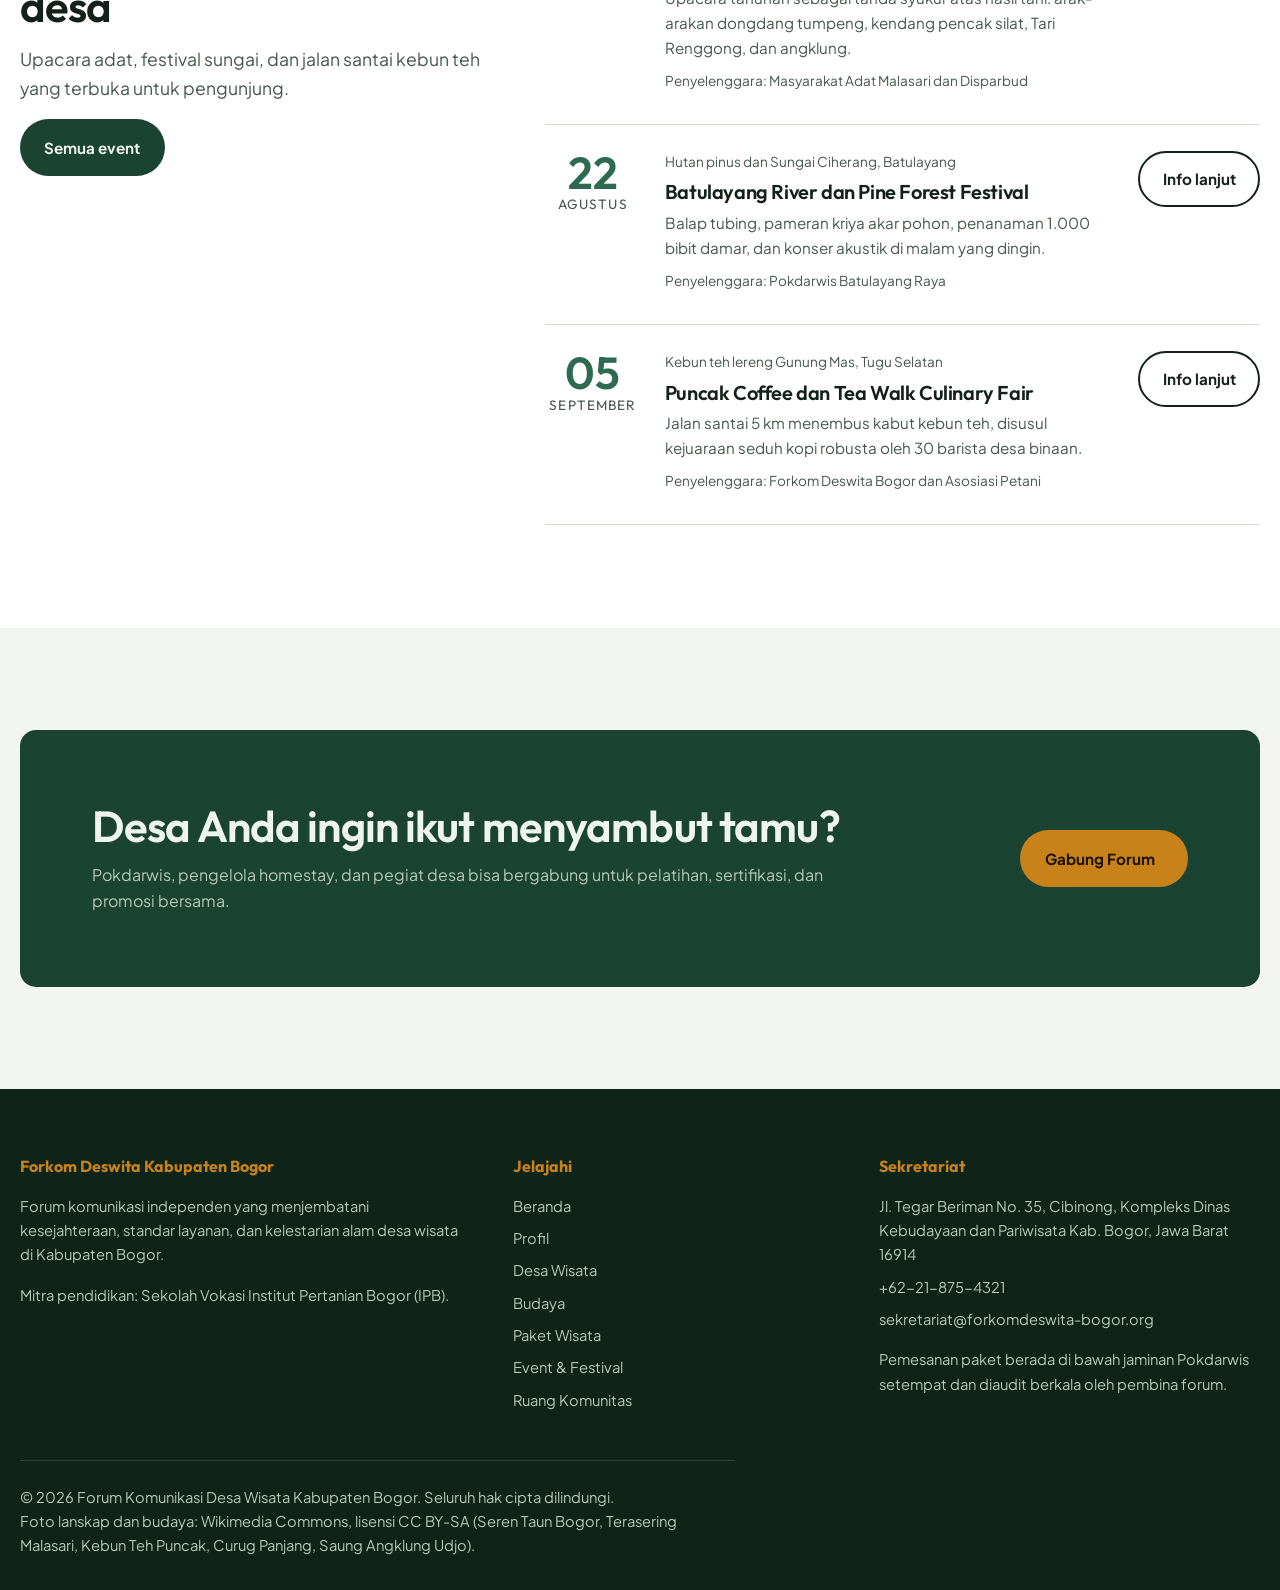
==== commit f46ef9d3: "add light-dark toggle" ====
--- a/index.html
+++ b/index.html
@@ -6,6 +6,7 @@
 <title>Forkom Deswita Bogor | Desa wisata alam dan budaya Sunda</title>
 <meta name="description" content="Jelajahi desa wisata Kabupaten Bogor: alam pegunungan, sawah terasering, dan budaya Sunda yang masih hidup.">
 <meta name="color-scheme" content="light dark">
+<script>try{document.documentElement.dataset.theme=localStorage.getItem("forkom-theme")==="dark"?"dark":"light"}catch(e){document.documentElement.dataset.theme="light"}</script>
 <link rel="preconnect" href="https://fonts.googleapis.com">
 <link rel="preconnect" href="https://fonts.gstatic.com" crossorigin>
 <link rel="stylesheet" href="https://fonts.googleapis.com/css2?family=Outfit:wght@400;500;600;700&family=Plus+Jakarta+Sans:wght@400;500;600;700&display=swap">
@@ -17,9 +18,12 @@
  <div class="wrap nav">
   <a class="brand" href="index.html"><b>Forkom Deswita</b><span>Kabupaten Bogor</span></a>
   <input type="checkbox" id="nav-toggle" class="nav-toggle" aria-label="Buka menu">
-  <label for="nav-toggle" class="nav-burger" aria-hidden="true"><i class="ph ph-list"></i></label>
-  <ul class="nav-links"><li><a href="index.html" aria-current="page">Beranda</a></li><li><a href="profil.html">Profil</a></li><li><a href="desa-wisata.html">Desa Wisata</a></li><li><a href="budaya.html">Budaya</a></li><li><a href="paket-wisata.html">Paket Wisata</a></li><li><a href="event.html">Event &amp; Festival</a></li><li><a href="komunitas.html">Ruang Komunitas</a></li></ul>
-  <a class="btn btn-primary nav-cta" href="https://wa.me/6282321500629?text=Halo%20Admin%20Forkom%20Deswita%2C%20saya%20ingin%20bergabung%20dengan%20forum." target="_blank" rel="noopener">Gabung Forum</a>
+ <ul class="nav-links"><li><a href="index.html" aria-current="page">Beranda</a></li><li><a href="profil.html">Profil</a></li><li><a href="desa-wisata.html">Desa Wisata</a></li><li><a href="budaya.html">Budaya</a></li><li><a href="paket-wisata.html">Paket Wisata</a></li><li><a href="event.html">Event &amp; Festival</a></li><li><a href="komunitas.html">Ruang Komunitas</a></li></ul>
+  <div class="nav-actions">
+   <button type="button" class="theme-toggle" id="theme-toggle" aria-label="Ganti tema terang atau gelap"><i class="ph ph-moon"></i><i class="ph ph-sun"></i></button>
+   <a class="btn btn-primary nav-cta" href="https://wa.me/6282321500629?text=Halo%20Admin%20Forkom%20Deswita%2C%20saya%20ingin%20bergabung%20dengan%20forum." target="_blank" rel="noopener">Gabung Forum</a>
+   <label for="nav-toggle" class="nav-burger" aria-hidden="true"><i class="ph ph-list"></i></label>
+  </div>
  </div>
 </header>
 <main>
--- a/assets/style.css
+++ b/assets/style.css
@@ -1,5 +1,5 @@
 /* Forkom Deswita Bogor. Plain CSS, no framework.
-   Theme: forest green + mist neutrals, one amber accent. Follows system light/dark.
+   Theme: forest green + mist neutrals, one amber accent. Light by default; dark via html[data-theme=dark] (toggle in header).
    Shape rule: buttons and chips are full pills, cards and images 16px, inputs 12px. */
 :root{
   --bg:#f2f5f0; --surface:#ffffff; --surface-2:#e6ede4; --ink:#14201a; --muted:#46574c; --line:#d3dcd1;
@@ -9,12 +9,12 @@
   --r-card:16px; --r-input:12px;
   --display:"Outfit",system-ui,sans-serif; --body:"Plus Jakarta Sans",system-ui,sans-serif;
   --ease:cubic-bezier(.16,1,.3,1);
-}
-@media (prefers-color-scheme:dark){
-  :root{--bg:#0d1912; --surface:#14261c; --surface-2:#1a3125; --ink:#e7efe9; --muted:#a9bdb0; --line:#25402f;
+  color-scheme:light;
+}
+:root[data-theme="dark"]{
+  color-scheme:dark;--bg:#0d1912; --surface:#14261c; --surface-2:#1a3125; --ink:#e7efe9; --muted:#a9bdb0; --line:#25402f;
     --forest:#1d4a36; --forest-deep:#08130d; --accent:#e0a03a; --accent-ink:#1a1206; --focus:#e0a03a;
     --shadow:0 18px 40px -22px rgb(0 0 0 / .7)}
-}
 *{box-sizing:border-box;margin:0}
 html{scroll-behavior:smooth;scroll-padding-top:84px}
 body{font-family:var(--body);background:var(--bg);color:var(--ink);line-height:1.65;font-size:1rem;-webkit-font-smoothing:antialiased}
@@ -28,7 +28,7 @@
 h3{font-size:1.25rem;line-height:1.25}
 p{max-width:65ch}
 .eyebrow{font-size:.78rem;letter-spacing:.14em;text-transform:uppercase;font-weight:700;color:var(--forest-soft)}
-@media (prefers-color-scheme:dark){.eyebrow{color:var(--accent)}}
+:root[data-theme="dark"] .eyebrow{color:var(--accent)}
 .on-dark .eyebrow,.hero .eyebrow{color:var(--accent)}
 .lead{font-size:1.1rem;color:var(--muted)}
 
@@ -66,6 +66,16 @@
   .nav{position:relative}
 }
 
+/* theme toggle */
+.theme-toggle{display:inline-flex;width:44px;height:44px;align-items:center;justify-content:center;border-radius:999px;border:1px solid var(--line);background:transparent;color:var(--ink);cursor:pointer;font-size:1.25rem;transition:background .2s,transform .25s var(--ease)}
+.theme-toggle:hover{background:var(--surface-2)}
+.theme-toggle:active{transform:scale(.94)}
+.theme-toggle .ph-sun{display:none}
+:root[data-theme="dark"] .theme-toggle .ph-sun{display:inline}
+:root[data-theme="dark"] .theme-toggle .ph-moon{display:none}
+.nav-actions{display:flex;align-items:center;gap:.6rem}
+@media (max-width:1180px){.nav-actions{order:3;margin-left:auto}.nav-burger{order:unset}}
+
 /* hero */
 .hero{background:var(--forest-deep);color:var(--on-forest);position:relative;overflow:hidden}
 .hero-grid{display:grid;grid-template-columns:1.05fr .95fr;gap:3rem;align-items:center;min-height:min(720px,calc(100dvh - 68px));padding-block:3rem}
@@ -102,7 +112,7 @@
 .stats div{padding:1.8rem 1.5rem;border-left:1px solid var(--line)}
 .stats div:first-child{border-left:0;padding-left:0}
 .stats dt{font-family:var(--display);font-size:clamp(2rem,4vw,3rem);font-weight:600;line-height:1;color:var(--forest-soft)}
-@media (prefers-color-scheme:dark){.stats dt{color:var(--accent)}}
+:root[data-theme="dark"] .stats dt{color:var(--accent)}
 .stats dd{color:var(--muted);font-size:.92rem;margin-top:.4rem}
 @media (max-width:760px){.stats dl{grid-template-columns:1fr 1fr}.stats div:nth-child(3){border-left:0;padding-left:0}.stats div{border-top:1px solid var(--line)}.stats div:nth-child(-n+2){border-top:0}}
 
@@ -170,7 +180,7 @@
 .ev .date{font-family:var(--display);text-align:center;line-height:1}
 .ev .date b{display:block;font-size:2.8rem;font-weight:600;color:var(--forest-soft)}
 .ev .date span{font-size:.85rem;color:var(--muted);text-transform:uppercase;letter-spacing:.08em}
-@media (prefers-color-scheme:dark){.ev .date b{color:var(--accent)}}
+:root[data-theme="dark"] .ev .date b{color:var(--accent)}
 .ev h3{margin-bottom:.35rem}
 .ev p{color:var(--muted);font-size:.95rem}
 .ev .where{font-size:.85rem;color:var(--muted);margin-bottom:.4rem}
@@ -203,7 +213,7 @@
 .field label{font-size:.88rem;font-weight:700}
 .field .help{font-size:.82rem;color:var(--muted)}
 .field .err{font-size:.84rem;color:#a02a1c;font-weight:600;min-height:1.1em}
-@media (prefers-color-scheme:dark){.field .err{color:#ff9a8a}}
+:root[data-theme="dark"] .field .err{color:#ff9a8a}
 input,select,textarea{font:inherit;color:var(--ink);background:var(--surface);border:1.5px solid #7d9283;border-radius:var(--r-input);padding:.75rem .9rem;min-width:0;min-height:48px}
 textarea{min-height:130px;resize:vertical}
 input:focus,select:focus,textarea:focus{outline:3px solid var(--focus);outline-offset:1px;border-color:var(--focus)}
@@ -234,7 +244,7 @@
 .pillars div{background:var(--surface);padding:1.8rem;display:grid;gap:.5rem;align-content:start}
 .pillars div:nth-child(2),.pillars div:nth-child(3){background:var(--surface-2)}
 .pillars i{font-size:1.8rem;color:var(--forest-soft)}
-@media (prefers-color-scheme:dark){.pillars i{color:var(--accent)}}
+:root[data-theme="dark"] .pillars i{color:var(--accent)}
 @media (max-width:640px){.pillars{grid-template-columns:1fr}}
 .vm{display:grid;grid-template-columns:1fr 1fr;gap:1rem}
 .vm div{border-radius:var(--r-card);padding:2rem;display:grid;gap:.7rem;align-content:start}
@@ -260,7 +270,7 @@
 .comment small{color:var(--muted);display:block}
 .form-card{display:grid;gap:1rem;max-width:520px}
 .status{font-weight:600;color:var(--forest-soft);min-height:1.2em}
-@media (prefers-color-scheme:dark){.status{color:var(--accent)}}
+:root[data-theme="dark"] .status{color:var(--accent)}
 .two-col{display:grid;grid-template-columns:1fr 1fr;gap:3rem}
 @media (max-width:860px){.two-col{grid-template-columns:1fr}}
 
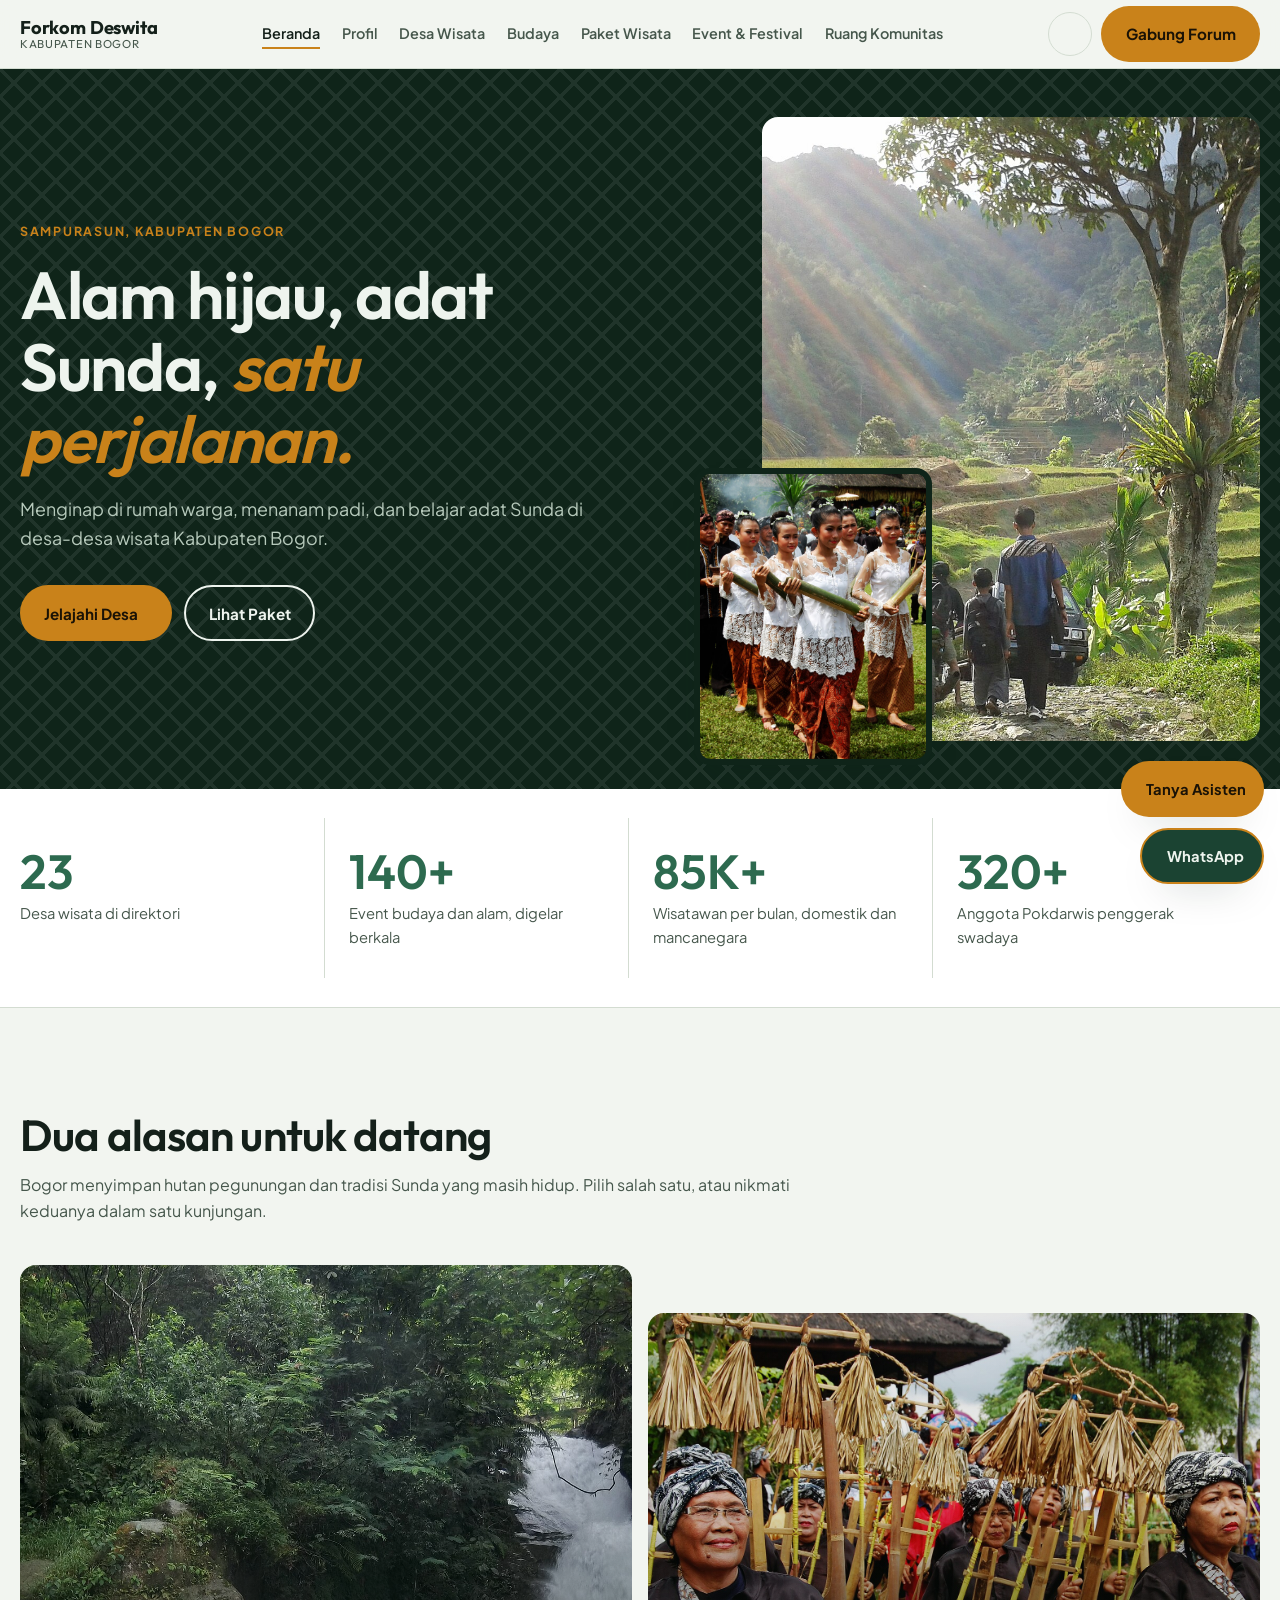
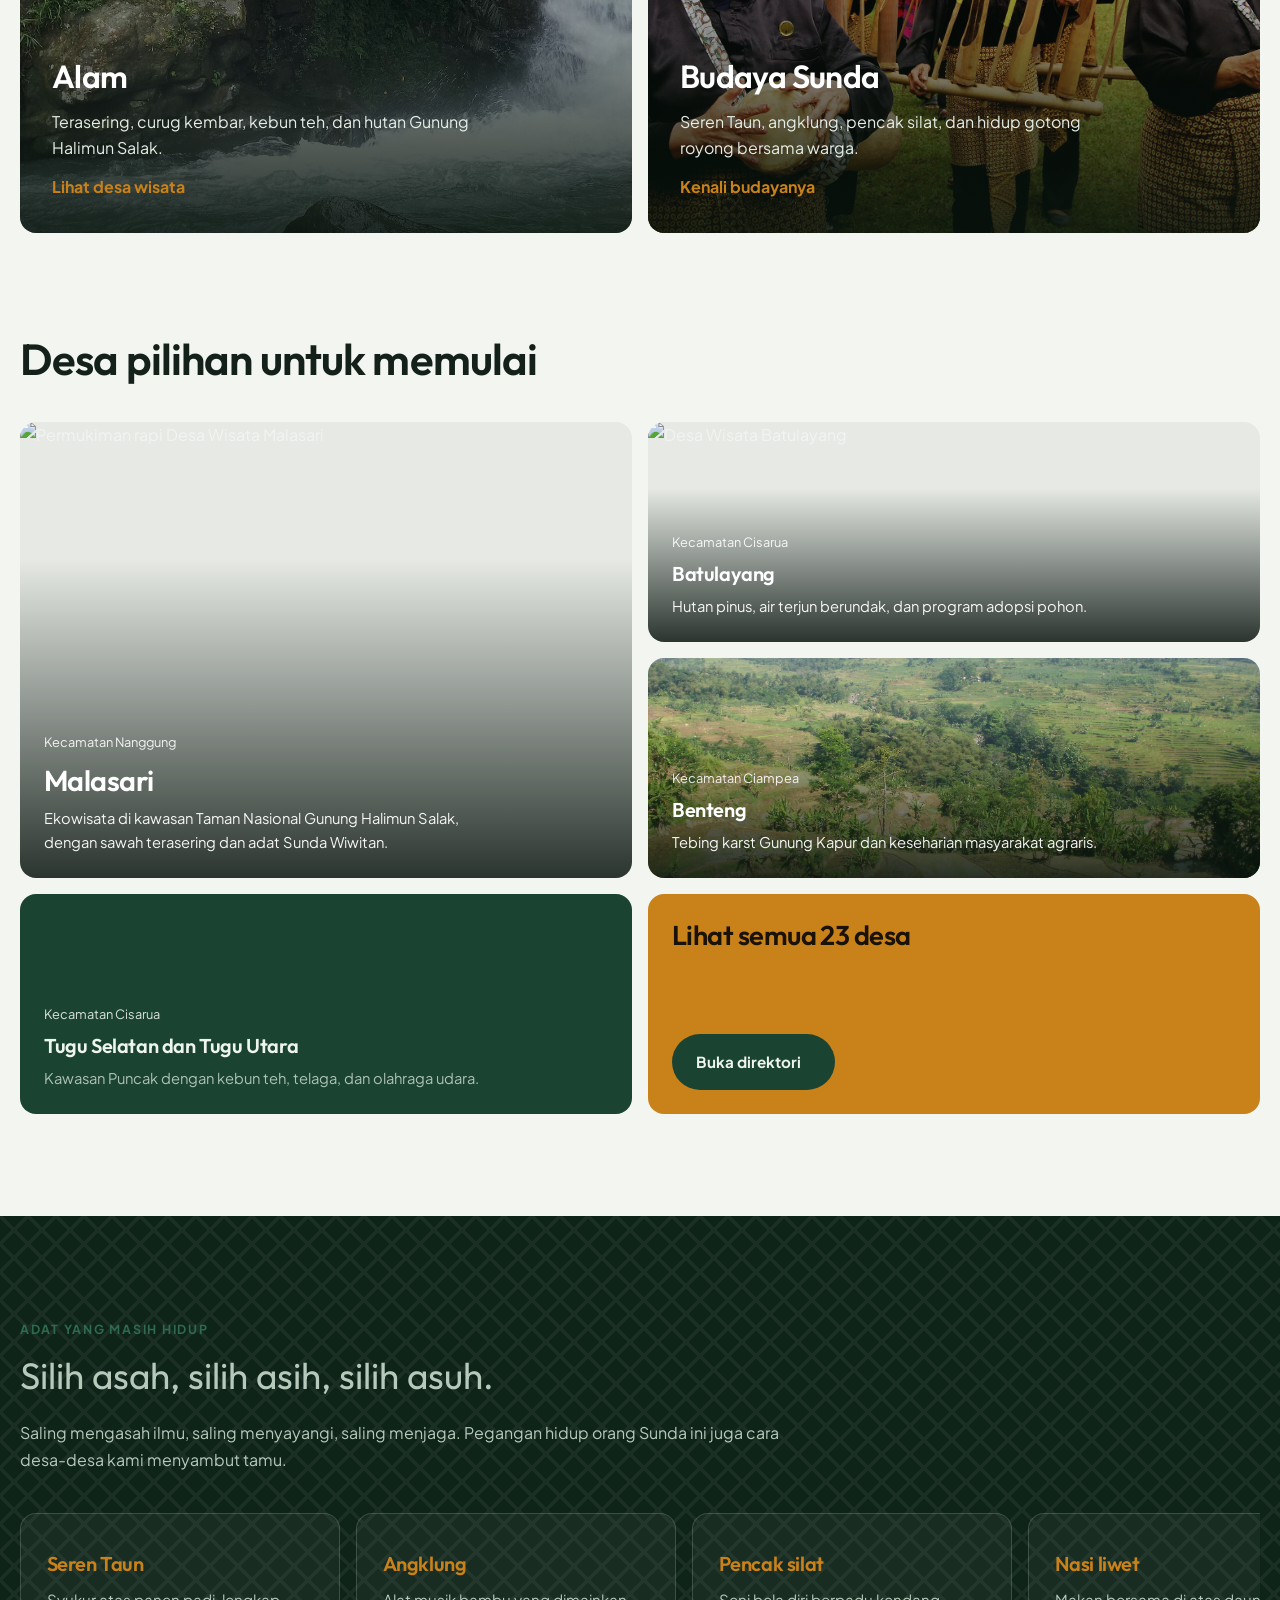
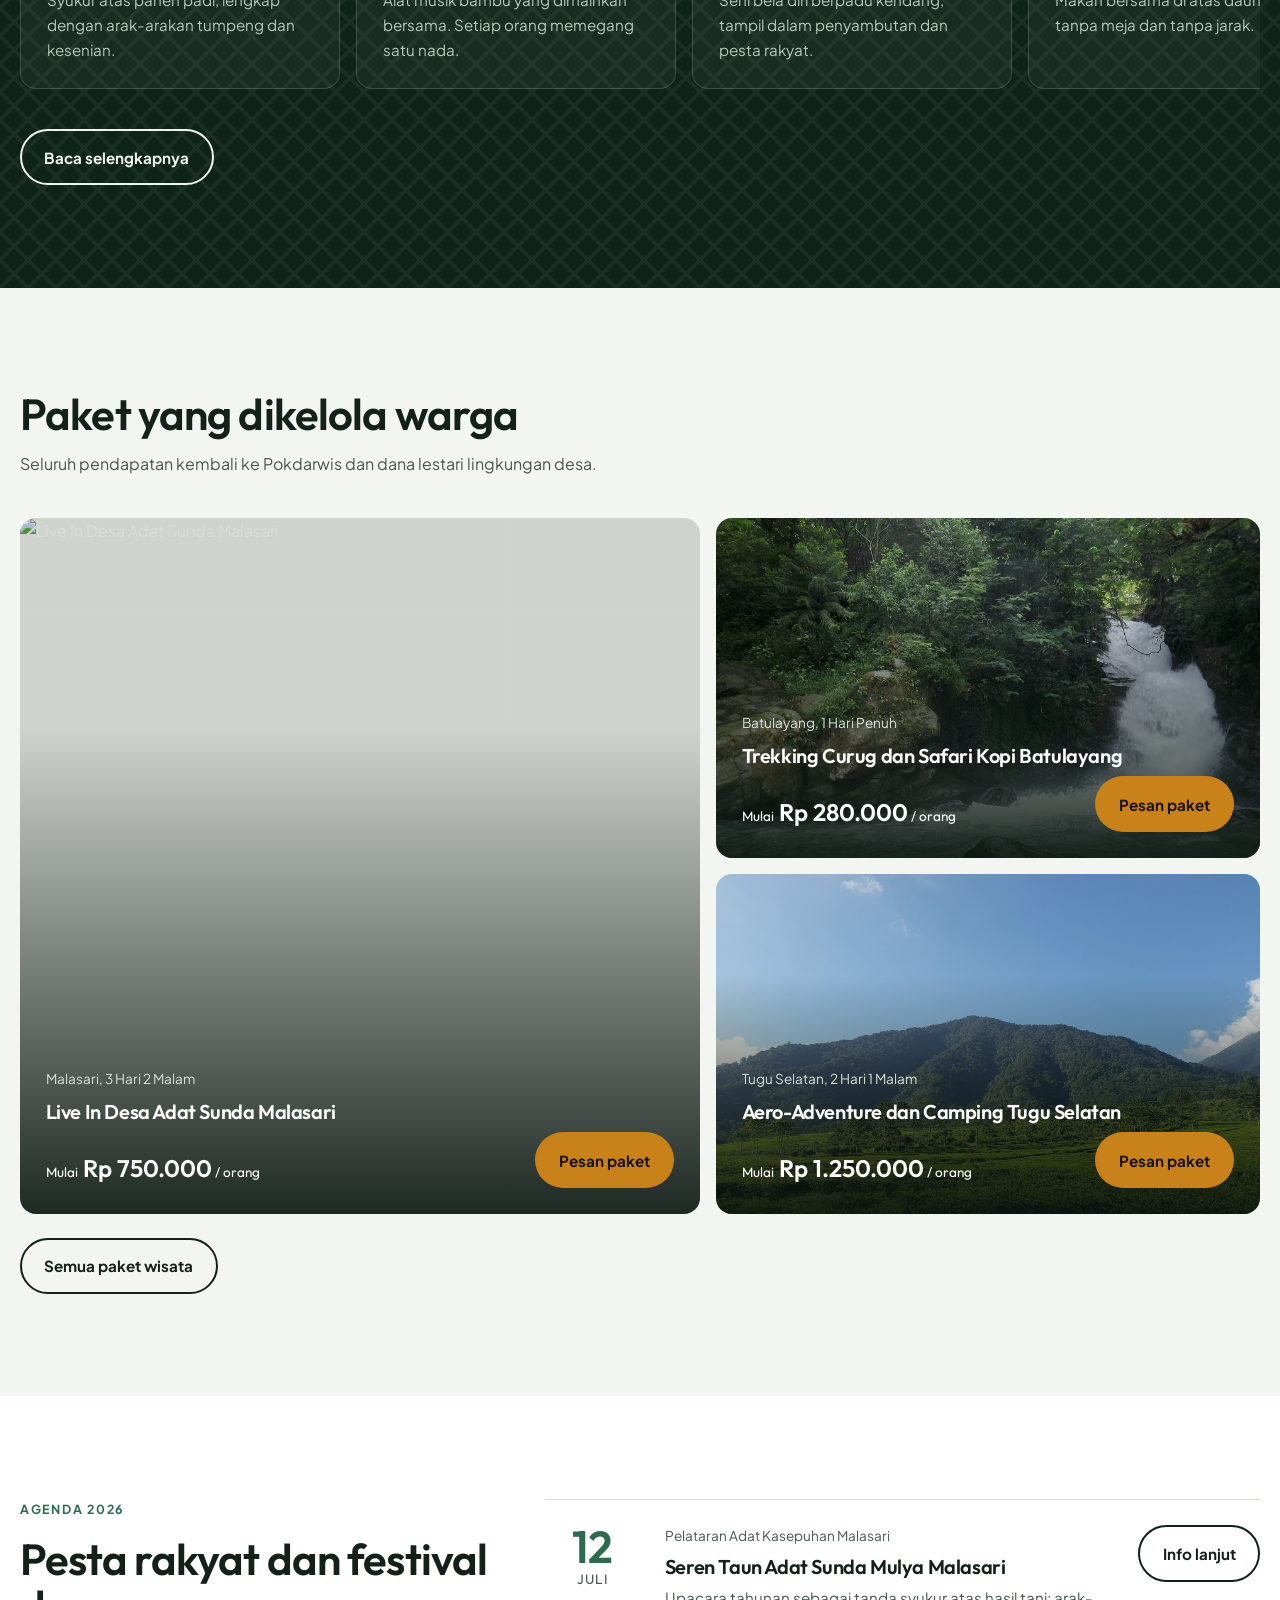
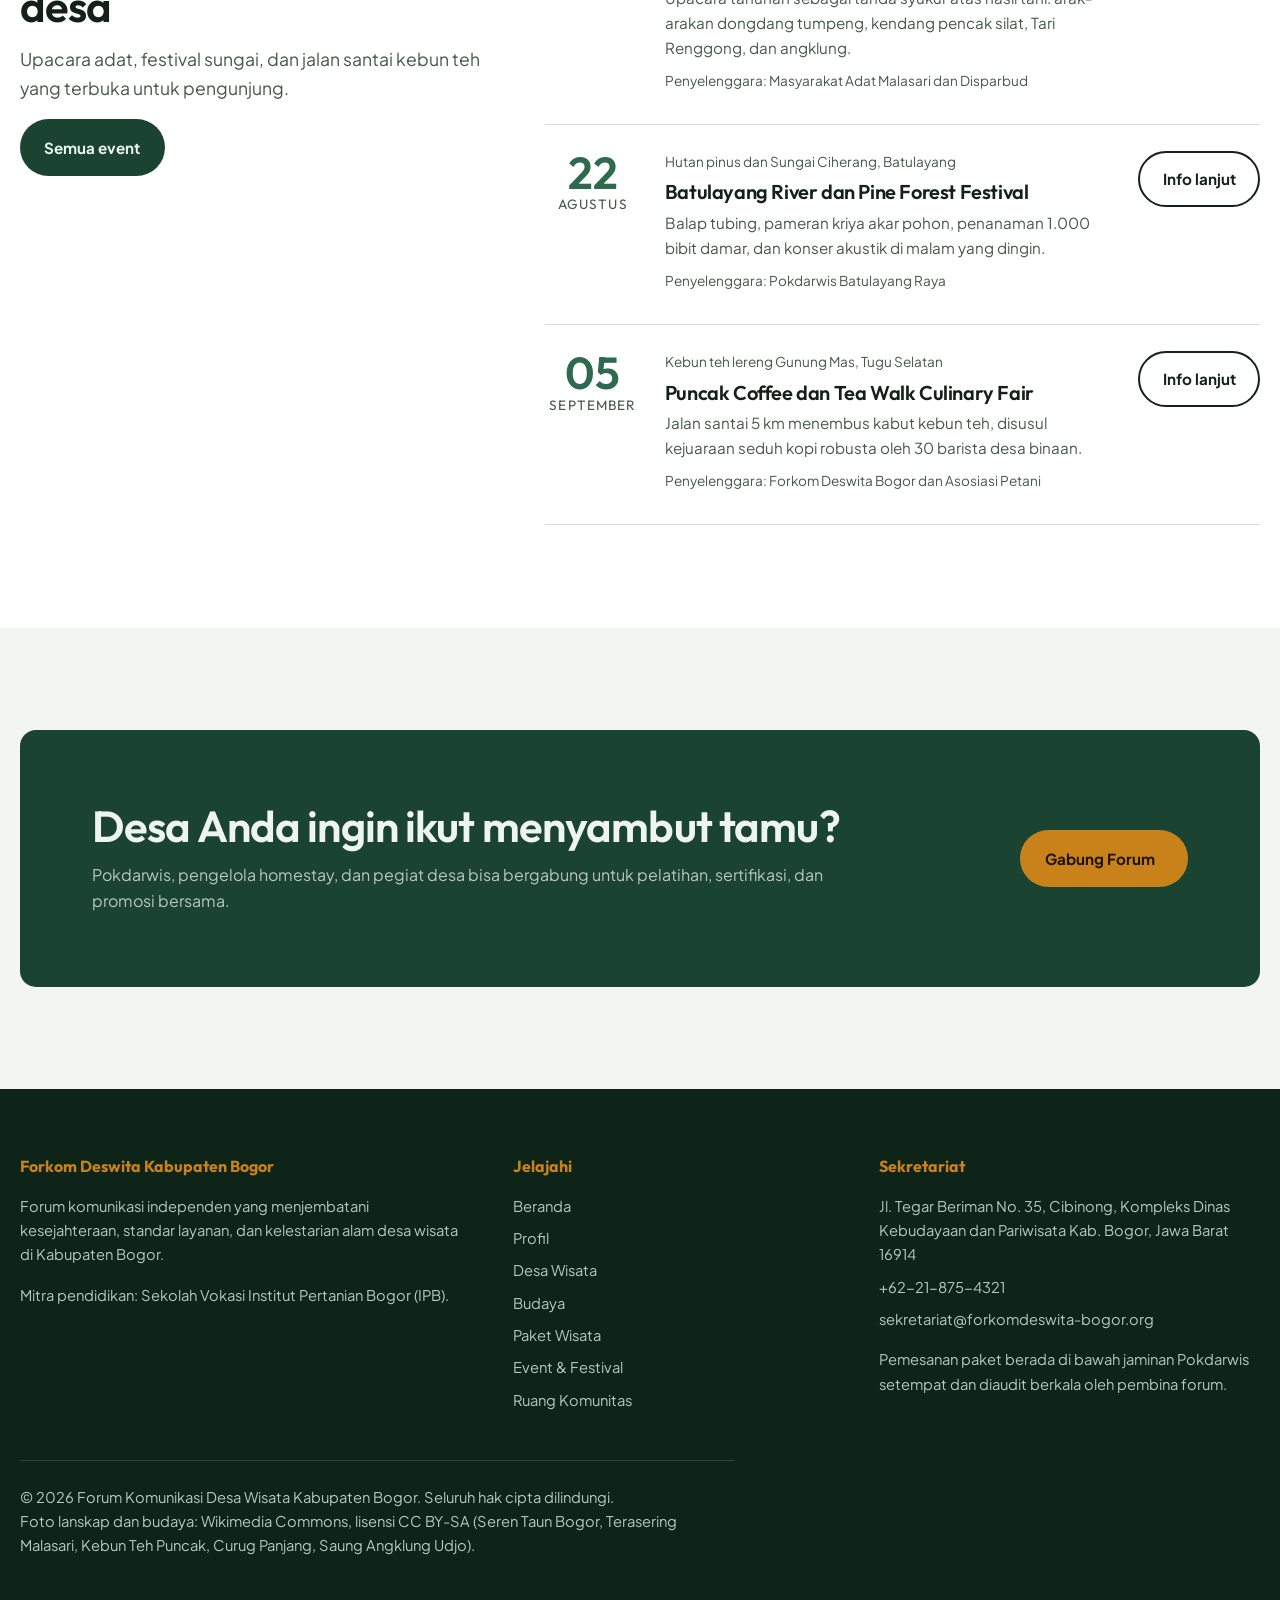
==== commit 87f736de: "add ai chatbot and whatsapp floating buttons concept" ====
--- a/index.html
+++ b/index.html
@@ -21,7 +21,7 @@
  <ul class="nav-links"><li><a href="index.html" aria-current="page">Beranda</a></li><li><a href="profil.html">Profil</a></li><li><a href="desa-wisata.html">Desa Wisata</a></li><li><a href="budaya.html">Budaya</a></li><li><a href="paket-wisata.html">Paket Wisata</a></li><li><a href="event.html">Event &amp; Festival</a></li><li><a href="komunitas.html">Ruang Komunitas</a></li></ul>
   <div class="nav-actions">
    <button type="button" class="theme-toggle" id="theme-toggle" aria-label="Ganti tema terang atau gelap"><i class="ph ph-moon"></i><i class="ph ph-sun"></i></button>
-   <a class="btn btn-primary nav-cta" href="https://wa.me/6282321500629?text=Halo%20Admin%20Forkom%20Deswita%2C%20saya%20ingin%20bergabung%20dengan%20forum." target="_blank" rel="noopener">Gabung Forum</a>
+   <a class="btn btn-primary nav-cta" href="https://wa.me/6285768790027?text=Halo%20Admin%20Forkom%20Deswita%2C%20saya%20ingin%20bergabung%20dengan%20forum." target="_blank" rel="noopener">Gabung Forum</a>
    <label for="nav-toggle" class="nav-burger" aria-hidden="true"><i class="ph ph-list"></i></label>
   </div>
  </div>
@@ -87,13 +87,13 @@
   <article class="pkg reveal"><img src="https://travelspromo.com/wp-content/uploads/2021/09/Permukiman-rapi-dan-teratur-Riza-Abdul-Aziz-GrafiKomputer.jpg" alt="Live In Desa Adat Sunda Malasari" loading="lazy"><div>
  <span class="meta">Malasari, 3 Hari 2 Malam</span><h3>Live In Desa Adat Sunda Malasari</h3>
  <div class="row"><span class="price"><small>Mulai</small> Rp 750.000<small> / orang</small></span>
- <a class="btn btn-primary" href="https://wa.me/6282321500629?text=Halo%20Admin%20Forkom%20Deswita%2C%20saya%20tertarik%20pesan%20Live%20In%20Desa%20Adat%20Sunda%20Malasari%20di%20Kabupaten%20Bogor.%20Mohon%20informasi%20selanjutnya." target="_blank" rel="noopener">Pesan paket</a></div></div></article><article class="pkg reveal"><img src="assets/img/curug-panjang.jpg" alt="Trekking Curug dan Safari Kopi Batulayang" loading="lazy"><div>
+ <a class="btn btn-primary" href="https://wa.me/6285768790027?text=Halo%20Admin%20Forkom%20Deswita%2C%20saya%20tertarik%20pesan%20Live%20In%20Desa%20Adat%20Sunda%20Malasari%20di%20Kabupaten%20Bogor.%20Mohon%20informasi%20selanjutnya." target="_blank" rel="noopener">Pesan paket</a></div></div></article><article class="pkg reveal"><img src="assets/img/curug-panjang.jpg" alt="Trekking Curug dan Safari Kopi Batulayang" loading="lazy"><div>
  <span class="meta">Batulayang, 1 Hari Penuh</span><h3>Trekking Curug dan Safari Kopi Batulayang</h3>
  <div class="row"><span class="price"><small>Mulai</small> Rp 280.000<small> / orang</small></span>
- <a class="btn btn-primary" href="https://wa.me/6282321500629?text=Halo%20Admin%20Forkom%20Deswita%2C%20saya%20tertarik%20pesan%20Trekking%20Curug%20dan%20Safari%20Kopi%20Batulayang%20di%20Kabupaten%20Bogor.%20Mohon%20informasi%20selanjutnya." target="_blank" rel="noopener">Pesan paket</a></div></div></article><article class="pkg reveal"><img src="assets/img/kebun-teh-puncak.jpg" alt="Aero-Adventure dan Camping Tugu Selatan" loading="lazy"><div>
+ <a class="btn btn-primary" href="https://wa.me/6285768790027?text=Halo%20Admin%20Forkom%20Deswita%2C%20saya%20tertarik%20pesan%20Trekking%20Curug%20dan%20Safari%20Kopi%20Batulayang%20di%20Kabupaten%20Bogor.%20Mohon%20informasi%20selanjutnya." target="_blank" rel="noopener">Pesan paket</a></div></div></article><article class="pkg reveal"><img src="assets/img/kebun-teh-puncak.jpg" alt="Aero-Adventure dan Camping Tugu Selatan" loading="lazy"><div>
  <span class="meta">Tugu Selatan, 2 Hari 1 Malam</span><h3>Aero-Adventure dan Camping Tugu Selatan</h3>
  <div class="row"><span class="price"><small>Mulai</small> Rp 1.250.000<small> / orang</small></span>
- <a class="btn btn-primary" href="https://wa.me/6282321500629?text=Halo%20Admin%20Forkom%20Deswita%2C%20saya%20tertarik%20pesan%20Aero-Adventure%20dan%20Camping%20Tugu%20Selatan%20di%20Kabupaten%20Bogor.%20Mohon%20informasi%20selanjutnya." target="_blank" rel="noopener">Pesan paket</a></div></div></article>
+ <a class="btn btn-primary" href="https://wa.me/6285768790027?text=Halo%20Admin%20Forkom%20Deswita%2C%20saya%20tertarik%20pesan%20Aero-Adventure%20dan%20Camping%20Tugu%20Selatan%20di%20Kabupaten%20Bogor.%20Mohon%20informasi%20selanjutnya." target="_blank" rel="noopener">Pesan paket</a></div></div></article>
  </div>
  <p style="margin-top:1.5rem"><a class="btn btn-line" href="paket-wisata.html">Semua paket wisata</a></p>
 </div></section>
@@ -102,15 +102,15 @@
  <aside class="reveal"><span class="eyebrow">Agenda 2026</span><h2>Pesta rakyat dan festival desa</h2><p class="lead">Upacara adat, festival sungai, dan jalan santai kebun teh yang terbuka untuk pengunjung.</p><a class="btn btn-dark" href="event.html" style="justify-self:start">Semua event</a></aside>
  <div class="ev-list"><article class="ev reveal" data-cat="budaya"><div class="date"><b>12</b><span>Juli</span></div>
  <div><p class="where"><i class="ph ph-map-pin"></i> Pelataran Adat Kasepuhan Malasari</p><h3>Seren Taun Adat Sunda Mulya Malasari</h3><p>Upacara tahunan sebagai tanda syukur atas hasil tani: arak-arakan dongdang tumpeng, kendang pencak silat, Tari Renggong, dan angklung.</p><p class="where" style="margin-top:.6rem">Penyelenggara: Masyarakat Adat Malasari dan Disparbud</p></div>
- <a class="btn btn-line" href="https://wa.me/6282321500629?text=Halo%20Admin%20Forkom%20Deswita%2C%20saya%20ingin%20info%20lanjut%20tentang%20Seren%20Taun%20Adat%20Sunda%20Mulya%20Malasari." target="_blank" rel="noopener">Info lanjut</a></article><article class="ev reveal" data-cat="alam"><div class="date"><b>22</b><span>Agustus</span></div>
+ <a class="btn btn-line" href="https://wa.me/6285768790027?text=Halo%20Admin%20Forkom%20Deswita%2C%20saya%20ingin%20info%20lanjut%20tentang%20Seren%20Taun%20Adat%20Sunda%20Mulya%20Malasari." target="_blank" rel="noopener">Info lanjut</a></article><article class="ev reveal" data-cat="alam"><div class="date"><b>22</b><span>Agustus</span></div>
  <div><p class="where"><i class="ph ph-map-pin"></i> Hutan pinus dan Sungai Ciherang, Batulayang</p><h3>Batulayang River dan Pine Forest Festival</h3><p>Balap tubing, pameran kriya akar pohon, penanaman 1.000 bibit damar, dan konser akustik di malam yang dingin.</p><p class="where" style="margin-top:.6rem">Penyelenggara: Pokdarwis Batulayang Raya</p></div>
- <a class="btn btn-line" href="https://wa.me/6282321500629?text=Halo%20Admin%20Forkom%20Deswita%2C%20saya%20ingin%20info%20lanjut%20tentang%20Batulayang%20River%20dan%20Pine%20Forest%20Festival." target="_blank" rel="noopener">Info lanjut</a></article><article class="ev reveal" data-cat="kuliner"><div class="date"><b>05</b><span>September</span></div>
+ <a class="btn btn-line" href="https://wa.me/6285768790027?text=Halo%20Admin%20Forkom%20Deswita%2C%20saya%20ingin%20info%20lanjut%20tentang%20Batulayang%20River%20dan%20Pine%20Forest%20Festival." target="_blank" rel="noopener">Info lanjut</a></article><article class="ev reveal" data-cat="kuliner"><div class="date"><b>05</b><span>September</span></div>
  <div><p class="where"><i class="ph ph-map-pin"></i> Kebun teh lereng Gunung Mas, Tugu Selatan</p><h3>Puncak Coffee dan Tea Walk Culinary Fair</h3><p>Jalan santai 5 km menembus kabut kebun teh, disusul kejuaraan seduh kopi robusta oleh 30 barista desa binaan.</p><p class="where" style="margin-top:.6rem">Penyelenggara: Forkom Deswita Bogor dan Asosiasi Petani</p></div>
- <a class="btn btn-line" href="https://wa.me/6282321500629?text=Halo%20Admin%20Forkom%20Deswita%2C%20saya%20ingin%20info%20lanjut%20tentang%20Puncak%20Coffee%20dan%20Tea%20Walk%20Culinary%20Fair." target="_blank" rel="noopener">Info lanjut</a></article></div>
+ <a class="btn btn-line" href="https://wa.me/6285768790027?text=Halo%20Admin%20Forkom%20Deswita%2C%20saya%20ingin%20info%20lanjut%20tentang%20Puncak%20Coffee%20dan%20Tea%20Walk%20Culinary%20Fair." target="_blank" rel="noopener">Info lanjut</a></article></div>
 </div></section>
 <section><div class="wrap"><div class="cta reveal">
  <div><h2>Desa Anda ingin ikut menyambut tamu?</h2><p>Pokdarwis, pengelola homestay, dan pegiat desa bisa bergabung untuk pelatihan, sertifikasi, dan promosi bersama.</p></div>
- <a class="btn btn-primary" href="https://wa.me/6282321500629?text=Halo%20Admin%20Forkom%20Deswita%2C%20saya%20ingin%20bergabung%20dengan%20forum." target="_blank" rel="noopener">Gabung Forum <i class="ph ph-arrow-up-right"></i></a>
+ <a class="btn btn-primary" href="https://wa.me/6285768790027?text=Halo%20Admin%20Forkom%20Deswita%2C%20saya%20ingin%20bergabung%20dengan%20forum." target="_blank" rel="noopener">Gabung Forum <i class="ph ph-arrow-up-right"></i></a>
 </div></div></section>
 
 </main>
@@ -139,6 +139,9 @@
   <p class="foot-base">&copy; 2026 Forum Komunikasi Desa Wisata Kabupaten Bogor. Seluruh hak cipta dilindungi.<br>Foto lanskap dan budaya: Wikimedia Commons, lisensi CC BY-SA (Seren Taun Bogor, Terasering Malasari, Kebun Teh Puncak, Curug Panjang, Saung Angklung Udjo).</p>
  </div>
 </footer>
+<div class="float-dock"><a class="fab fab-wa" href="https://wa.me/6285768790027?text=Halo%20Admin%20Forkom%20Deswita%2C%20saya%20ingin%20bergabung%20dengan%20forum." target="_blank" rel="noopener" aria-label="Chat WhatsApp admin"><i class="ph ph-whatsapp-logo" aria-hidden="true"></i><span>WhatsApp</span></a></div>
 <script src="assets/site.js"></script>
+<script src="assets/chat-data.js"></script>
+<script src="assets/chat.js"></script>
 </body>
 </html>
--- a/assets/style.css
+++ b/assets/style.css
@@ -192,7 +192,7 @@
 @media (max-width:760px){.cta{grid-template-columns:1fr}}
 
 /* footer */
-.site-footer{background:var(--forest-deep);color:var(--on-forest);padding-block:4rem 2rem;margin-top:0}
+.site-footer{background:var(--forest-deep);color:var(--on-forest);padding-block:4rem 6rem;margin-top:0}
 .foot-grid{display:grid;grid-template-columns:1.4fr 1fr 1.2fr;gap:3rem}
 .site-footer h4{font-family:var(--display);font-size:1rem;margin-bottom:.9rem;color:var(--accent)}
 .site-footer ul{list-style:none;padding:0;display:grid;gap:.5rem}
@@ -283,3 +283,34 @@
   @keyframes rise{from{opacity:0;transform:translateY(28px)}to{opacity:1;transform:none}}
 }
 @media (prefers-reduced-motion:reduce){html{scroll-behavior:auto}.panel img,.tile img{transition:none}}
+
+/* floating dock: chatbot + WhatsApp, bottom-right */
+.float-dock{position:fixed;right:1rem;bottom:1rem;z-index:50;display:flex;flex-direction:column;align-items:flex-end;gap:.7rem}
+.fab{display:inline-flex;align-items:center;justify-content:center;gap:.5rem;height:56px;min-width:56px;padding:0 1.1rem;border-radius:999px;border:0;font:700 .92rem var(--body);cursor:pointer;text-decoration:none;box-shadow:var(--shadow);transition:transform .25s var(--ease),filter .2s}
+.fab i{font-size:1.6rem}
+.fab:hover{transform:translateY(-3px)}
+.fab:active{transform:scale(.96)}
+.fab-wa{background:var(--forest);color:var(--on-forest);border:2px solid var(--accent)}
+.fab-chat{background:var(--accent);color:var(--accent-ink)}
+.fab span{white-space:nowrap}
+@media (max-width:560px){.fab span{display:none}.fab{padding:0}}
+.chat{position:fixed;right:1rem;bottom:calc(1rem + 56px*2 + 1.4rem);z-index:51;width:min(380px,100% - 2rem);max-height:min(560px,calc(100dvh - 11rem));display:none;flex-direction:column;background:var(--surface);color:var(--ink);border:1px solid var(--line);border-radius:var(--r-card);box-shadow:0 30px 70px -24px rgb(8 19 13 / .55);overflow:hidden}
+.chat.open{display:flex}
+.chat-head{display:flex;align-items:center;justify-content:space-between;gap:1rem;padding:.9rem 1rem;background:var(--forest);color:var(--on-forest)}
+.chat-head b{font-family:var(--display);font-size:1.05rem;display:block;line-height:1.2}
+.chat-head small{color:var(--on-forest-muted);font-size:.78rem}
+.chat-close{width:36px;height:36px;border-radius:999px;border:1px solid rgb(255 255 255 / .3);background:transparent;color:inherit;cursor:pointer;font-size:1.1rem}
+.chat-log{flex:1;overflow-y:auto;padding:1rem;display:flex;flex-direction:column;gap:.7rem;min-height:200px}
+.msg{max-width:88%;padding:.65rem .9rem;border-radius:14px;font-size:.92rem;line-height:1.5;overflow-wrap:anywhere}
+.msg a{color:inherit;font-weight:700}
+.msg.bot{background:var(--surface-2);align-self:flex-start;border-bottom-left-radius:4px}
+.msg.user{background:var(--forest);color:var(--on-forest);align-self:flex-end;border-bottom-right-radius:4px}
+.msg.typing{opacity:.7;font-style:italic}
+.chat-sugg{display:flex;gap:.4rem;flex-wrap:wrap;padding:0 1rem .7rem}
+.chat-sugg button{font:600 .8rem var(--body);padding:.35rem .8rem;border-radius:999px;border:1px solid var(--line);background:var(--surface);color:var(--ink);cursor:pointer}
+.chat-sugg button:hover{background:var(--surface-2)}
+.chat-form{display:flex;gap:.5rem;padding:.7rem;border-top:1px solid var(--line)}
+.chat-form input{flex:1;min-height:44px}
+.chat-form button{min-height:44px;min-width:44px;padding:0 1rem}
+@media (prefers-reduced-motion:no-preference){.chat.open{animation:rise .35s var(--ease)}}
+@media (max-width:560px){.chat{right:.5rem;width:calc(100% - 1rem);bottom:calc(.5rem + 56px*2 + 1.2rem)}}
